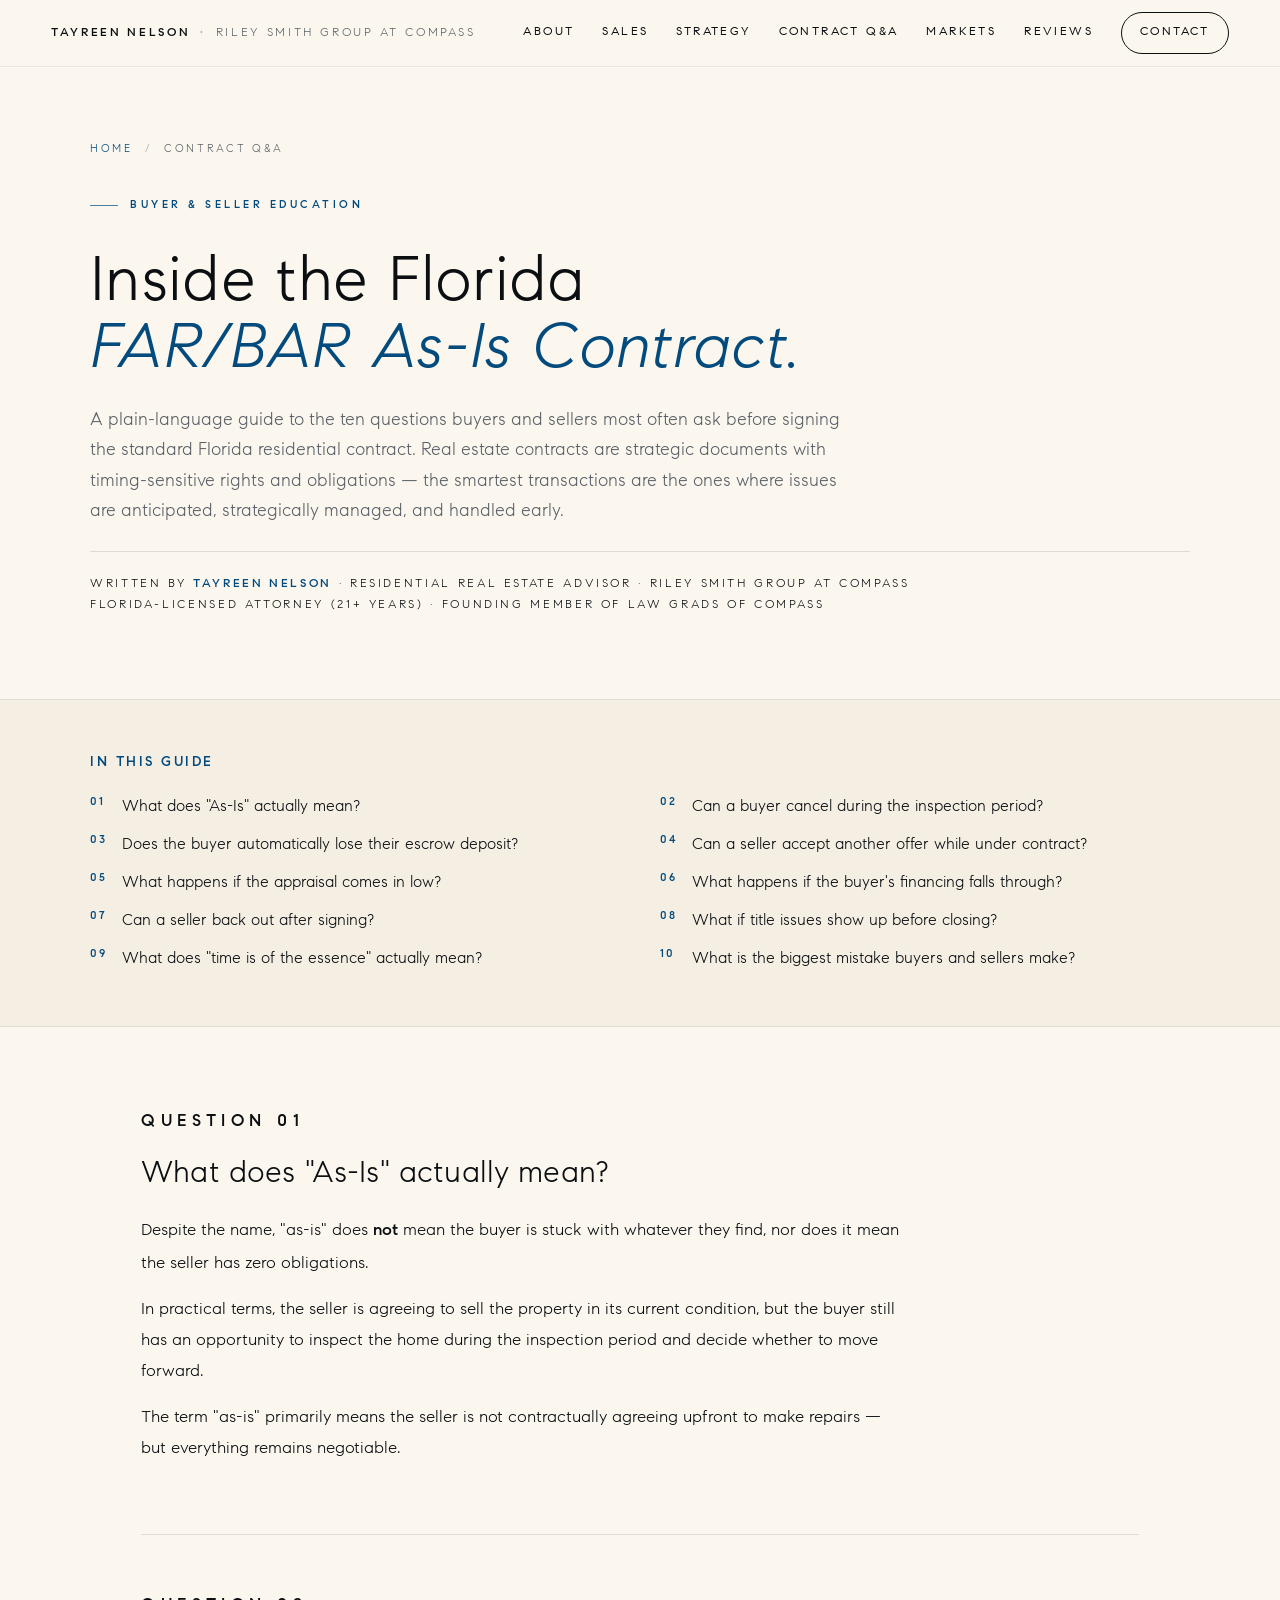
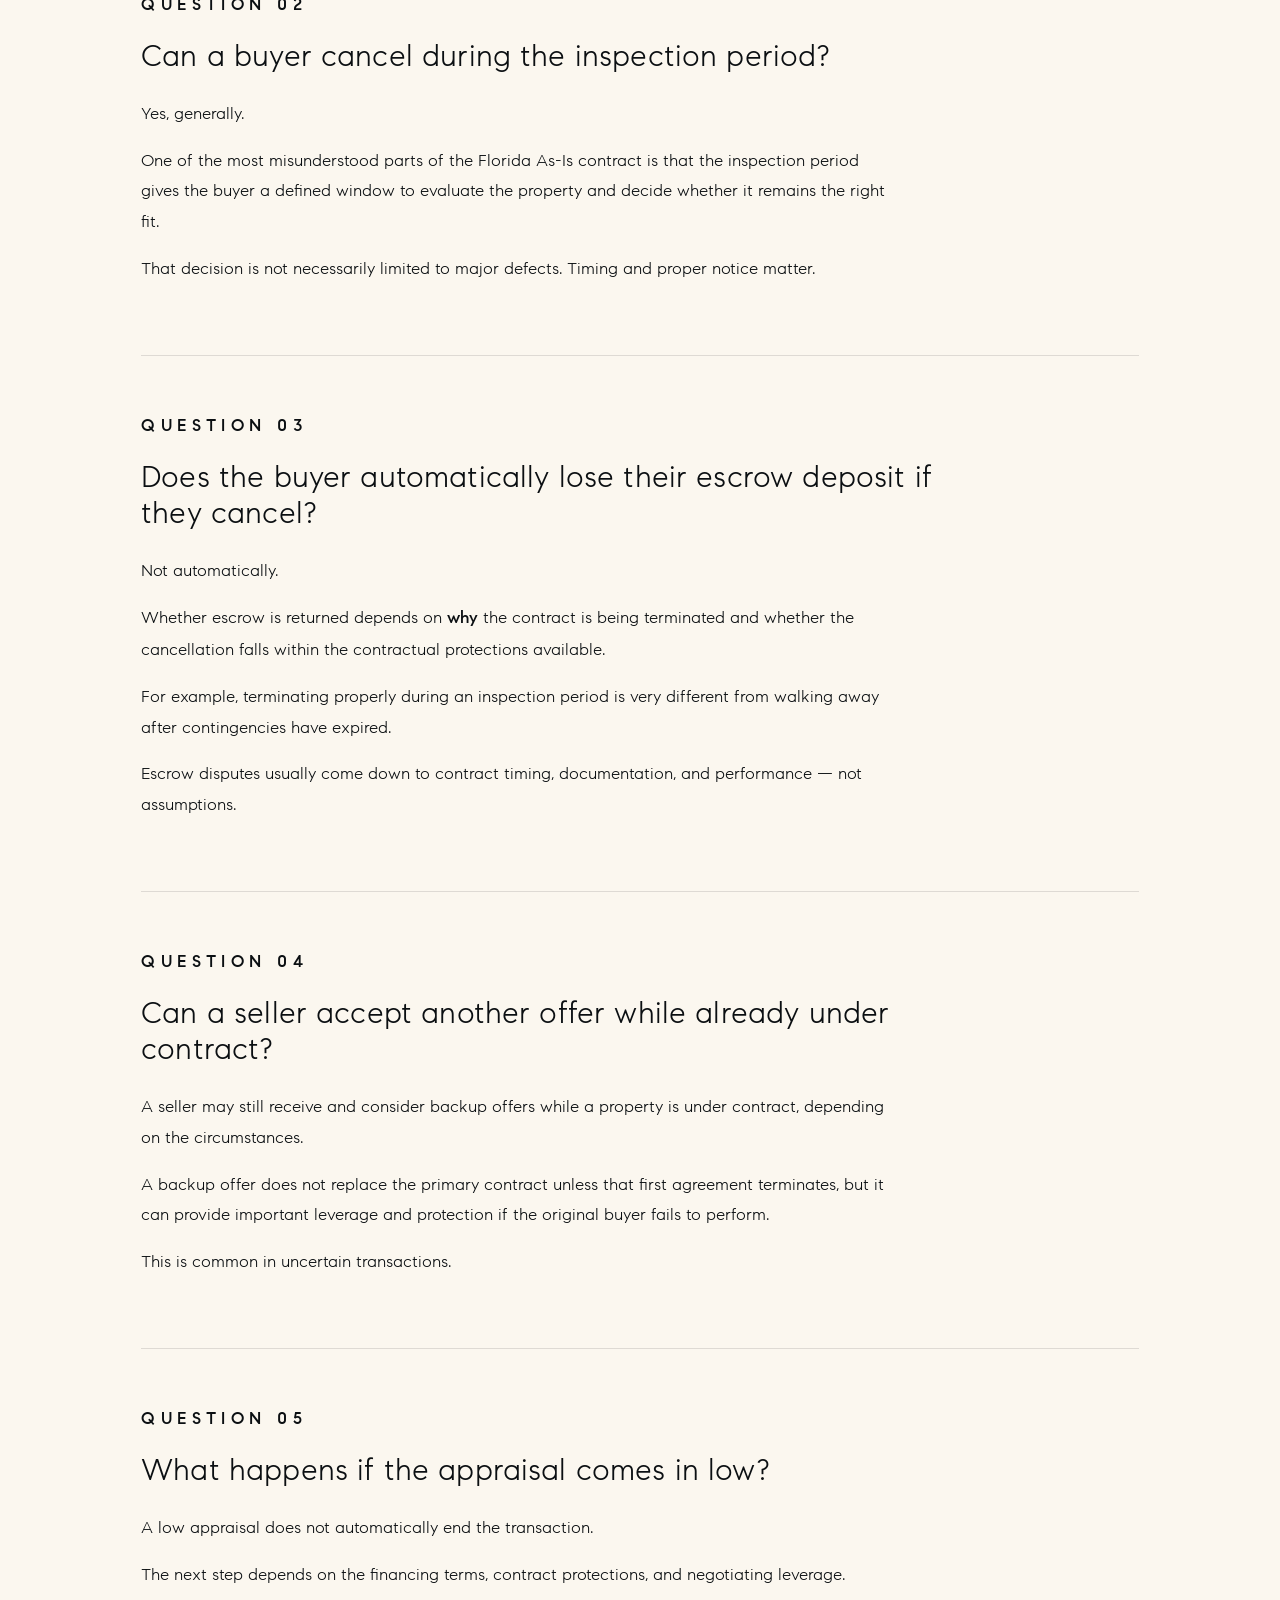
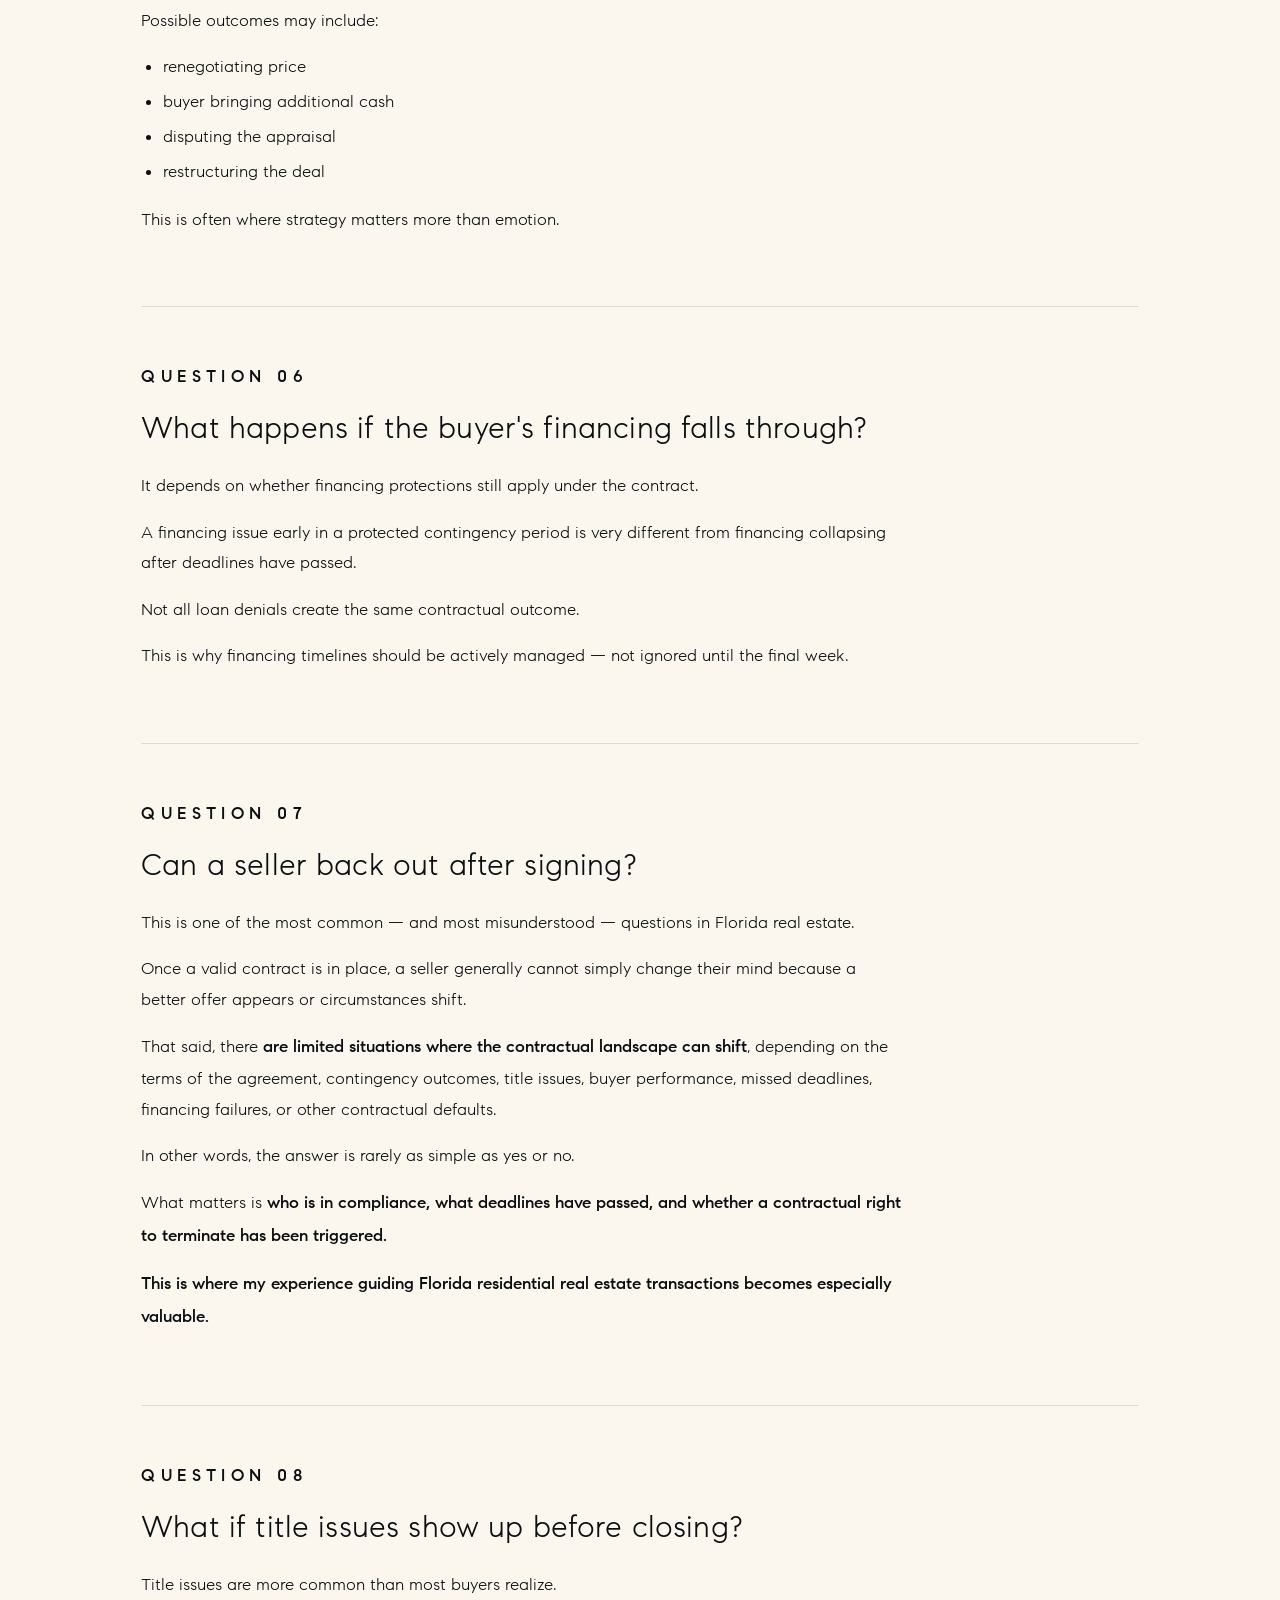
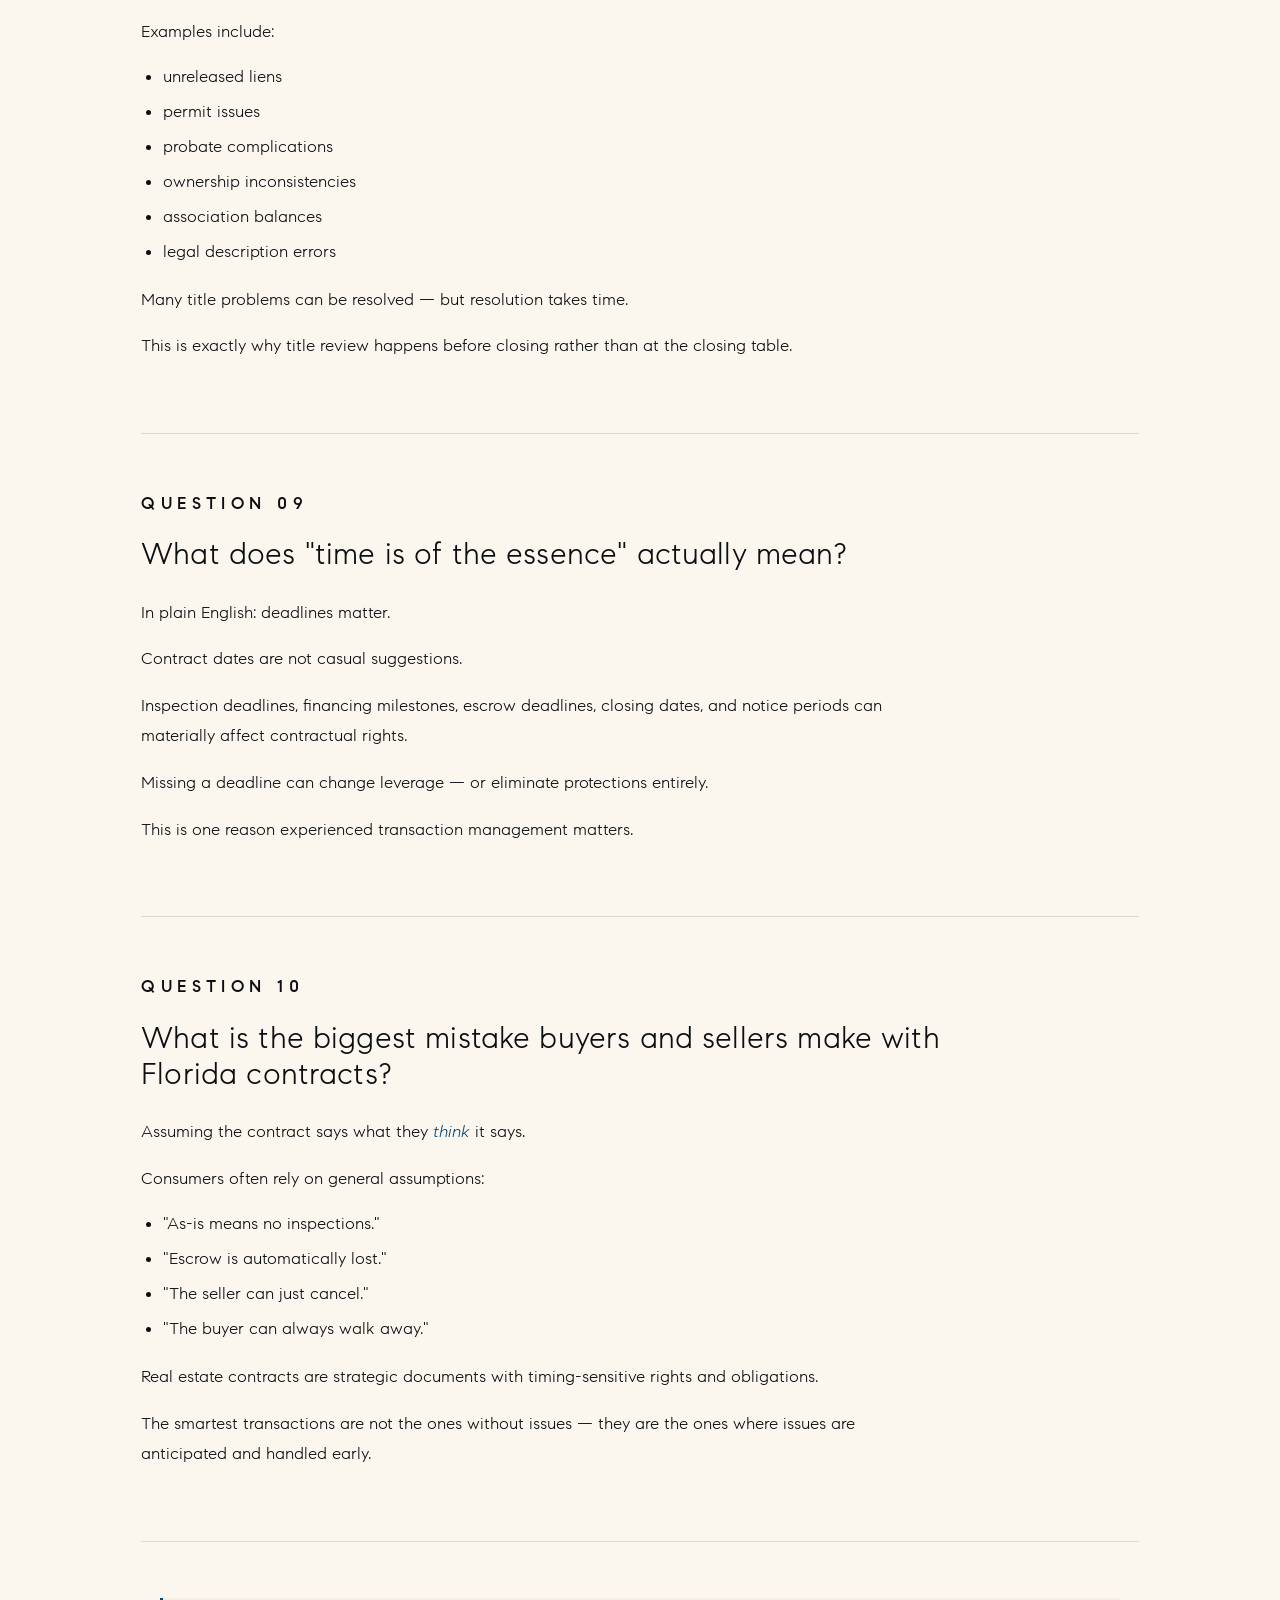
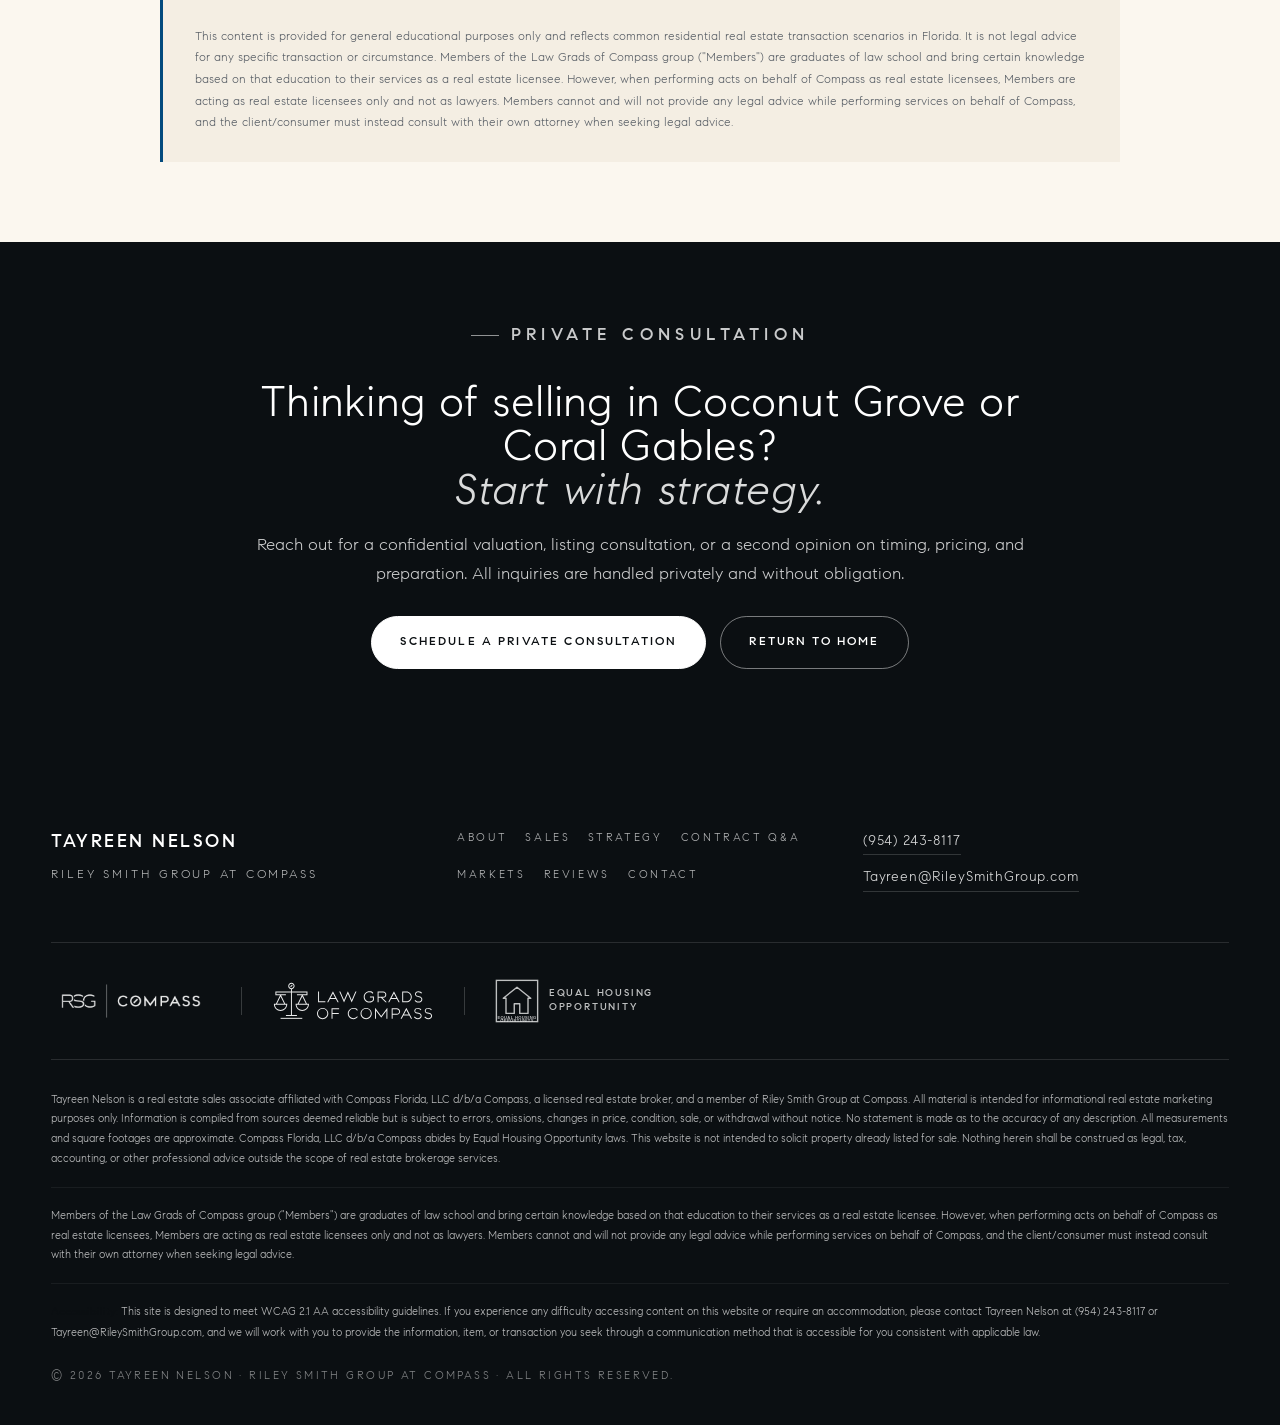
==== contract-qa/index.html @ d98c3dcf "Editorial redesign + GEO + accessibility + contract Q&A subpage" ====
<!DOCTYPE html>
<html lang="en">
<head>
  <meta charset="UTF-8" />
  <meta name="viewport" content="width=device-width, initial-scale=1.0" />
  <meta name="theme-color" content="#034A7D" />

  <title>Inside the Florida FAR/BAR As-Is Contract — Buyer &amp; Seller Q&amp;A | Tayreen Nelson</title>
  <meta name="description" content="Plain-language answers to the ten most important questions about the Florida FAR/BAR As-Is Residential Contract — inspection periods, escrow deposits, appraisal contingencies, seller cancellation, title issues, and more. By Tayreen Nelson, residential real estate advisor and former practicing attorney with the Riley Smith Group at Compass." />
  <meta name="keywords" content="Florida FAR/BAR as-is contract, Florida real estate contract, inspection period Florida, escrow deposit Florida real estate, appraisal contingency Florida, seller cancellation Florida, financing contingency Florida, time is of the essence Florida real estate, Florida title issues, Coconut Grove realtor, Coral Gables realtor" />
  <link rel="canonical" href="https://tayreennelson.com/contract-qa/" />

  <!-- Open Graph -->
  <meta property="og:type" content="article" />
  <meta property="og:site_name" content="Tayreen Nelson · Riley Smith Group at Compass" />
  <meta property="og:title" content="Inside the Florida FAR/BAR As-Is Contract — Buyer & Seller Q&A" />
  <meta property="og:description" content="Ten questions buyers and sellers ask before signing — answered clearly. By Tayreen Nelson, residential real estate advisor and former practicing attorney with the Riley Smith Group at Compass." />
  <meta property="og:url" content="https://tayreennelson.com/contract-qa/" />
  <meta property="og:image" content="https://tayreennelson.com/images/tayreen-portrait.jpg" />
  <meta property="og:locale" content="en_US" />
  <meta property="article:author" content="Tayreen Nelson" />
  <meta property="article:section" content="Real Estate Education" />

  <meta name="twitter:card" content="summary_large_image" />
  <meta name="twitter:title" content="Inside the Florida FAR/BAR As-Is Contract — Buyer & Seller Q&A" />
  <meta name="twitter:description" content="Ten questions buyers and sellers ask before signing — answered clearly. By Tayreen Nelson, Riley Smith Group at Compass." />
  <meta name="twitter:image" content="https://tayreennelson.com/images/tayreen-portrait.jpg" />

  <link rel="preload" as="font" type="font/ttf" href="../assets/fonts/CompassSans-Light.ttf" crossorigin />
  <link rel="preload" as="font" type="font/ttf" href="../assets/fonts/CompassSans-Regular.ttf" crossorigin />

  <link rel="icon" type="image/png" sizes="32x32" href="../images/favicon.png" />
  <link rel="apple-touch-icon" href="../images/apple-touch-icon.png" />

  <link rel="stylesheet" href="../styles.css" />

  <style>
    /* Page-specific styles for the contract Q&A long-form page */
    .qa-hero { padding: 140px clamp(20px, 4vw, 56px) 70px; background: var(--paper); border-bottom: 1px solid var(--line); }
    .qa-hero-inner { max-width: var(--content-narrow); margin: 0 auto; }
    .breadcrumb { font-size: 11px; text-transform: uppercase; letter-spacing: 0.24em; color: var(--muted); margin-bottom: 32px; }
    .breadcrumb a { color: var(--ocean); border-bottom: 1px solid transparent; }
    .breadcrumb a:hover { border-bottom-color: var(--ocean); }
    .breadcrumb-sep { margin: 0 12px; opacity: 0.5; }
    .qa-hero h1 { font-size: clamp(36px, 5vw, 64px); margin: 12px 0 24px; max-width: 900px; line-height: 1.05; }
    .qa-hero h1 em { font-style: italic; }
    .qa-hero-lede { font-size: clamp(17px, 1.4vw, 20px); line-height: 1.7; color: var(--muted); max-width: 760px; margin-bottom: 26px; }
    .qa-byline { font-size: 12px; text-transform: uppercase; letter-spacing: 0.22em; color: var(--ink); padding-top: 22px; border-top: 1px solid var(--line); }
    .qa-byline strong { color: var(--ocean); font-weight: 500; }

    .qa-toc { background: var(--ivory); padding: 56px clamp(20px, 4vw, 56px); border-bottom: 1px solid var(--line-soft); }
    .qa-toc-inner { max-width: var(--content-narrow); margin: 0 auto; }
    .qa-toc h2 { font-size: 14px; text-transform: uppercase; letter-spacing: 0.18em; font-weight: 500; color: var(--ocean); margin-bottom: 24px; }
    .qa-toc ol { list-style: none; padding: 0; margin: 0; display: grid; grid-template-columns: 1fr 1fr; gap: 14px 40px; counter-reset: q; }
    .qa-toc li { counter-increment: q; padding-left: 32px; position: relative; font-size: 16px; line-height: 1.5; }
    .qa-toc li::before { content: counter(q, decimal-leading-zero); position: absolute; left: 0; top: 1px; font-size: 11px; letter-spacing: 0.18em; color: var(--ocean); font-weight: 500; }
    .qa-toc a { color: var(--ink); border-bottom: 1px solid transparent; transition: border-color .2s var(--easing); }
    .qa-toc a:hover { border-bottom-color: var(--ocean); }
    @media (max-width: 760px) { .qa-toc ol { grid-template-columns: 1fr; } }

    .qa-body { max-width: var(--content-narrow); margin: 0 auto; padding: 80px clamp(20px, 4vw, 56px); }
    .qa-item { padding: 56px 0; border-bottom: 1px solid var(--line); scroll-margin-top: 100px; }
    .qa-item:first-child { padding-top: 0; }
    .qa-item:last-child { border-bottom: 0; }
    .qa-num { font-size: 12px; text-transform: uppercase; letter-spacing: 0.32em; color: var(--ocean); font-weight: 500; margin-bottom: 14px; }
    .qa-item h2 { font-size: clamp(24px, 2.4vw, 34px); margin-bottom: 24px; max-width: 800px; line-height: 1.18; }
    .qa-item p { font-size: 17px; line-height: 1.8; color: var(--ink); margin-bottom: 16px; max-width: 760px; }
    .qa-item p strong { color: var(--ink); font-weight: 500; }
    .qa-item p em { color: var(--ocean); font-style: italic; }
    .qa-item ul { padding-left: 22px; margin: 6px 0 18px; max-width: 760px; }
    .qa-item li { font-size: 17px; line-height: 1.7; color: var(--ink); margin-bottom: 6px; }

    .qa-back-cta {
      background: var(--ink); color: white;
      padding: 80px clamp(20px, 4vw, 56px);
      text-align: center;
    }
    .qa-back-cta-inner { max-width: 800px; margin: 0 auto; }
    .qa-back-cta h2 { font-size: clamp(28px, 3.4vw, 44px); color: white; margin-bottom: 18px; }
    .qa-back-cta h2 em { color: rgba(255,255,255,0.85); }
    .qa-back-cta p { font-size: 17px; color: rgba(255,255,255,0.78); line-height: 1.7; margin-bottom: 28px; }
    .qa-back-cta .btn-primary { background: white; color: var(--ink); border-color: white; }
    .qa-back-cta .btn-primary:hover { background: var(--ocean); border-color: var(--ocean); color: white; }
    .qa-back-cta .btn-ghost { color: white; border-color: rgba(255,255,255,0.45); }
    .qa-back-cta .btn-ghost:hover { background: white; color: var(--ink); border-color: white; }
  </style>

  <!-- Article schema -->
  <script type="application/ld+json">
  {
    "@context": "https://schema.org",
    "@type": "Article",
    "headline": "Inside the Florida FAR/BAR As-Is Contract — Buyer & Seller Q&A",
    "description": "Plain-language answers to the ten most important questions about the Florida FAR/BAR As-Is Residential Contract.",
    "author": {
      "@type": "Person",
      "name": "Tayreen Nelson",
      "url": "https://tayreennelson.com/",
      "jobTitle": "Residential Real Estate Advisor, Riley Smith Group at Compass",
      "description": "Florida-licensed attorney (21+ years) and 12+ year residential real estate advisor with the Riley Smith Group at Compass. Founding member of Law Grads of Compass."
    },
    "publisher": {
      "@type": "RealEstateAgent",
      "name": "Tayreen Nelson · Riley Smith Group at Compass",
      "url": "https://tayreennelson.com/"
    },
    "datePublished": "2026-05-13",
    "dateModified": "2026-05-13",
    "mainEntityOfPage": "https://tayreennelson.com/contract-qa/",
    "image": "https://tayreennelson.com/images/tayreen-portrait.jpg",
    "inLanguage": "en-US",
    "about": [
      { "@type": "Thing", "name": "Florida FAR/BAR As-Is Residential Contract" },
      { "@type": "Thing", "name": "Florida real estate inspection period" },
      { "@type": "Thing", "name": "Florida real estate escrow deposit" },
      { "@type": "Thing", "name": "Florida real estate appraisal contingency" },
      { "@type": "Thing", "name": "Florida real estate financing contingency" },
      { "@type": "Thing", "name": "Florida real estate title issues" }
    ]
  }
  </script>

  <!-- BreadcrumbList schema -->
  <script type="application/ld+json">
  {
    "@context": "https://schema.org",
    "@type": "BreadcrumbList",
    "itemListElement": [
      { "@type": "ListItem", "position": 1, "name": "Home", "item": "https://tayreennelson.com/" },
      { "@type": "ListItem", "position": 2, "name": "Contract Q&A", "item": "https://tayreennelson.com/contract-qa/" }
    ]
  }
  </script>

  <!-- FAQ schema — the 10 questions live here as primary -->
  <script type="application/ld+json">
  {
    "@context": "https://schema.org",
    "@type": "FAQPage",
    "mainEntity": [
      { "@type": "Question", "name": "What does \"As-Is\" actually mean in a Florida real estate contract?", "acceptedAnswer": { "@type": "Answer", "text": "Despite the name, \"as-is\" does not mean the buyer is stuck with whatever they find, nor does it mean the seller has zero obligations. In practical terms, the seller is agreeing to sell the property in its current condition, but the buyer still has an opportunity to inspect the home during the inspection period and decide whether to move forward. The term \"as-is\" primarily means the seller is not contractually agreeing upfront to make repairs — but everything remains negotiable. This is educational information, not legal advice." } },
      { "@type": "Question", "name": "Can a buyer cancel during the inspection period in Florida?", "acceptedAnswer": { "@type": "Answer", "text": "Yes, generally. One of the most misunderstood parts of the Florida As-Is contract is that the inspection period gives the buyer a defined window to evaluate the property and decide whether it remains the right fit. That decision is not necessarily limited to major defects. Timing and proper notice matter. This is educational information, not legal advice." } },
      { "@type": "Question", "name": "Does the buyer automatically lose their escrow deposit if they cancel?", "acceptedAnswer": { "@type": "Answer", "text": "Not automatically. Whether escrow is returned depends on why the contract is being terminated and whether the cancellation falls within the contractual protections available. Terminating properly during an inspection period is very different from walking away after contingencies have expired. Escrow disputes usually come down to contract timing, documentation, and performance — not assumptions. This is educational information, not legal advice." } },
      { "@type": "Question", "name": "Can a seller accept another offer while already under contract?", "acceptedAnswer": { "@type": "Answer", "text": "A seller may still receive and consider backup offers while a property is under contract, depending on the circumstances. A backup offer does not replace the primary contract unless that first agreement terminates, but it can provide important leverage and protection if the original buyer fails to perform. This is common in uncertain transactions. This is educational information, not legal advice." } },
      { "@type": "Question", "name": "What happens if the appraisal comes in low?", "acceptedAnswer": { "@type": "Answer", "text": "A low appraisal does not automatically end the transaction. The next step depends on the financing terms, contract protections, and negotiating leverage. Possible outcomes may include renegotiating price, the buyer bringing additional cash, disputing the appraisal, or restructuring the deal. This is often where strategy matters more than emotion. This is educational information, not legal advice." } },
      { "@type": "Question", "name": "What happens if the buyer's financing falls through?", "acceptedAnswer": { "@type": "Answer", "text": "It depends on whether financing protections still apply under the contract. A financing issue early in a protected contingency period is very different from financing collapsing after deadlines have passed. Not all loan denials create the same contractual outcome. This is why financing timelines should be actively managed — not ignored until the final week. This is educational information, not legal advice." } },
      { "@type": "Question", "name": "Can a seller back out of a Florida real estate contract after signing?", "acceptedAnswer": { "@type": "Answer", "text": "Once a valid contract is in place, a seller generally cannot simply change their mind because a better offer appears or circumstances shift. That said, there are limited situations where the contractual landscape can shift, depending on the terms of the agreement, contingency outcomes, title issues, buyer performance, missed deadlines, financing failures, or other contractual defaults. What matters is who is in compliance, what deadlines have passed, and whether a contractual right to terminate has been triggered. This is educational information, not legal advice." } },
      { "@type": "Question", "name": "What if title issues show up before closing?", "acceptedAnswer": { "@type": "Answer", "text": "Title issues are more common than most buyers realize. Examples include unreleased liens, permit issues, probate complications, ownership inconsistencies, association balances, and legal description errors. Many title problems can be resolved — but resolution takes time. This is exactly why title review happens before closing rather than at the closing table. This is educational information, not legal advice." } },
      { "@type": "Question", "name": "What does \"time is of the essence\" actually mean in a Florida real estate contract?", "acceptedAnswer": { "@type": "Answer", "text": "In plain English: deadlines matter. Contract dates are not casual suggestions. Inspection deadlines, financing milestones, escrow deadlines, closing dates, and notice periods can materially affect contractual rights. Missing a deadline can change leverage — or eliminate protections entirely. This is one reason experienced transaction management matters. This is educational information, not legal advice." } },
      { "@type": "Question", "name": "What is the biggest mistake buyers and sellers make with Florida real estate contracts?", "acceptedAnswer": { "@type": "Answer", "text": "Assuming the contract says what they think it says. Consumers often rely on general assumptions like \"as-is means no inspections,\" \"escrow is automatically lost,\" \"the seller can just cancel,\" or \"the buyer can always walk away.\" Real estate contracts are strategic documents with timing-sensitive rights and obligations. The smartest transactions are not the ones without issues — they are the ones where issues are anticipated and handled early. This is educational information, not legal advice." } }
    ]
  }
  </script>
</head>
<body>

  <a class="skip-link" href="#qa-body">Skip to content</a>

  <header class="site-header is-scrolled" id="siteHeader">
    <a class="brand" href="../" aria-label="Tayreen Nelson — Riley Smith Group at Compass — back to home">
      <span class="brand-name">Tayreen Nelson</span>
      <span class="brand-divider" aria-hidden="true">·</span>
      <span class="brand-sub">Riley Smith Group at Compass</span>
    </a>
    <nav class="primary-nav" aria-label="Primary">
      <a href="../#about">About</a>
      <a href="../#sales">Sales</a>
      <a href="../#strategy">Strategy</a>
      <a href="./" aria-current="page">Contract Q&amp;A</a>
      <a href="../#markets">Markets</a>
      <a href="../#reviews">Reviews</a>
      <a href="../#contact" class="nav-cta">Contact</a>
    </nav>
    <button class="nav-toggle" aria-label="Toggle navigation" aria-expanded="false" aria-controls="mobileNav">
      <span></span><span></span><span></span>
    </button>
  </header>
  <div class="mobile-nav" id="mobileNav" hidden>
    <a href="../#about">About</a>
    <a href="../#sales">Sales</a>
    <a href="../#strategy">Strategy</a>
    <a href="./" aria-current="page">Contract Q&amp;A</a>
    <a href="../#markets">Markets</a>
    <a href="../#reviews">Reviews</a>
    <a href="../#contact">Contact</a>
  </div>

  <main>

    <section class="qa-hero">
      <div class="qa-hero-inner">
        <p class="breadcrumb"><a href="../">Home</a><span class="breadcrumb-sep">/</span><span>Contract Q&amp;A</span></p>
        <p class="eyebrow blue">Buyer &amp; Seller Education</p>
        <h1>Inside the Florida<br/><em>FAR/BAR As-Is Contract.</em></h1>
        <p class="qa-hero-lede">
          A plain-language guide to the ten questions buyers and sellers most often ask before signing the
          standard Florida residential contract. Real estate contracts are strategic documents with timing-sensitive
          rights and obligations — the smartest transactions are the ones where issues are anticipated, strategically
          managed, and handled early.
        </p>
        <p class="qa-byline">
          Written by <strong>Tayreen Nelson</strong> · Residential Real Estate Advisor · Riley Smith Group at Compass<br/>
          Florida-licensed attorney (21+ years) · Founding member of Law Grads of Compass
        </p>
      </div>
    </section>

    <section class="qa-toc" aria-label="Table of contents">
      <div class="qa-toc-inner">
        <h2>In This Guide</h2>
        <ol>
          <li><a href="#q-as-is">What does "As-Is" actually mean?</a></li>
          <li><a href="#q-inspection">Can a buyer cancel during the inspection period?</a></li>
          <li><a href="#q-escrow">Does the buyer automatically lose their escrow deposit?</a></li>
          <li><a href="#q-backup-offers">Can a seller accept another offer while under contract?</a></li>
          <li><a href="#q-appraisal">What happens if the appraisal comes in low?</a></li>
          <li><a href="#q-financing">What happens if the buyer's financing falls through?</a></li>
          <li><a href="#q-seller-cancel">Can a seller back out after signing?</a></li>
          <li><a href="#q-title">What if title issues show up before closing?</a></li>
          <li><a href="#q-time-essence">What does "time is of the essence" actually mean?</a></li>
          <li><a href="#q-biggest-mistake">What is the biggest mistake buyers and sellers make?</a></li>
        </ol>
      </div>
    </section>

    <section class="qa-body" id="qa-body">

      <article class="qa-item" id="q-as-is">
        <p class="qa-num">Question 01</p>
        <h2>What does "As-Is" actually mean?</h2>
        <p>Despite the name, "as-is" does <strong>not</strong> mean the buyer is stuck with whatever they find, nor does it mean the seller has zero obligations.</p>
        <p>In practical terms, the seller is agreeing to sell the property in its current condition, but the buyer still has an opportunity to inspect the home during the inspection period and decide whether to move forward.</p>
        <p>The term "as-is" primarily means the seller is not contractually agreeing upfront to make repairs — but everything remains negotiable.</p>
      </article>

      <article class="qa-item" id="q-inspection">
        <p class="qa-num">Question 02</p>
        <h2>Can a buyer cancel during the inspection period?</h2>
        <p>Yes, generally.</p>
        <p>One of the most misunderstood parts of the Florida As-Is contract is that the inspection period gives the buyer a defined window to evaluate the property and decide whether it remains the right fit.</p>
        <p>That decision is not necessarily limited to major defects. Timing and proper notice matter.</p>
      </article>

      <article class="qa-item" id="q-escrow">
        <p class="qa-num">Question 03</p>
        <h2>Does the buyer automatically lose their escrow deposit if they cancel?</h2>
        <p>Not automatically.</p>
        <p>Whether escrow is returned depends on <strong>why</strong> the contract is being terminated and whether the cancellation falls within the contractual protections available.</p>
        <p>For example, terminating properly during an inspection period is very different from walking away after contingencies have expired.</p>
        <p>Escrow disputes usually come down to contract timing, documentation, and performance — not assumptions.</p>
      </article>

      <article class="qa-item" id="q-backup-offers">
        <p class="qa-num">Question 04</p>
        <h2>Can a seller accept another offer while already under contract?</h2>
        <p>A seller may still receive and consider backup offers while a property is under contract, depending on the circumstances.</p>
        <p>A backup offer does not replace the primary contract unless that first agreement terminates, but it can provide important leverage and protection if the original buyer fails to perform.</p>
        <p>This is common in uncertain transactions.</p>
      </article>

      <article class="qa-item" id="q-appraisal">
        <p class="qa-num">Question 05</p>
        <h2>What happens if the appraisal comes in low?</h2>
        <p>A low appraisal does not automatically end the transaction.</p>
        <p>The next step depends on the financing terms, contract protections, and negotiating leverage.</p>
        <p>Possible outcomes may include:</p>
        <ul>
          <li>renegotiating price</li>
          <li>buyer bringing additional cash</li>
          <li>disputing the appraisal</li>
          <li>restructuring the deal</li>
        </ul>
        <p>This is often where strategy matters more than emotion.</p>
      </article>

      <article class="qa-item" id="q-financing">
        <p class="qa-num">Question 06</p>
        <h2>What happens if the buyer's financing falls through?</h2>
        <p>It depends on whether financing protections still apply under the contract.</p>
        <p>A financing issue early in a protected contingency period is very different from financing collapsing after deadlines have passed.</p>
        <p>Not all loan denials create the same contractual outcome.</p>
        <p>This is why financing timelines should be actively managed — not ignored until the final week.</p>
      </article>

      <article class="qa-item" id="q-seller-cancel">
        <p class="qa-num">Question 07</p>
        <h2>Can a seller back out after signing?</h2>
        <p>This is one of the most common — and most misunderstood — questions in Florida real estate.</p>
        <p>Once a valid contract is in place, a seller generally cannot simply change their mind because a better offer appears or circumstances shift.</p>
        <p>That said, there <strong>are limited situations where the contractual landscape can shift</strong>, depending on the terms of the agreement, contingency outcomes, title issues, buyer performance, missed deadlines, financing failures, or other contractual defaults.</p>
        <p>In other words, the answer is rarely as simple as yes or no.</p>
        <p>What matters is <strong>who is in compliance, what deadlines have passed, and whether a contractual right to terminate has been triggered.</strong></p>
        <p><strong>This is where my experience guiding Florida residential real estate transactions becomes especially valuable.</strong></p>
      </article>

      <article class="qa-item" id="q-title">
        <p class="qa-num">Question 08</p>
        <h2>What if title issues show up before closing?</h2>
        <p>Title issues are more common than most buyers realize.</p>
        <p>Examples include:</p>
        <ul>
          <li>unreleased liens</li>
          <li>permit issues</li>
          <li>probate complications</li>
          <li>ownership inconsistencies</li>
          <li>association balances</li>
          <li>legal description errors</li>
        </ul>
        <p>Many title problems can be resolved — but resolution takes time.</p>
        <p>This is exactly why title review happens before closing rather than at the closing table.</p>
      </article>

      <article class="qa-item" id="q-time-essence">
        <p class="qa-num">Question 09</p>
        <h2>What does "time is of the essence" actually mean?</h2>
        <p>In plain English: deadlines matter.</p>
        <p>Contract dates are not casual suggestions.</p>
        <p>Inspection deadlines, financing milestones, escrow deadlines, closing dates, and notice periods can materially affect contractual rights.</p>
        <p>Missing a deadline can change leverage — or eliminate protections entirely.</p>
        <p>This is one reason experienced transaction management matters.</p>
      </article>

      <article class="qa-item" id="q-biggest-mistake">
        <p class="qa-num">Question 10</p>
        <h2>What is the biggest mistake buyers and sellers make with Florida contracts?</h2>
        <p>Assuming the contract says what they <em>think</em> it says.</p>
        <p>Consumers often rely on general assumptions:</p>
        <ul>
          <li>"As-is means no inspections."</li>
          <li>"Escrow is automatically lost."</li>
          <li>"The seller can just cancel."</li>
          <li>"The buyer can always walk away."</li>
        </ul>
        <p>Real estate contracts are strategic documents with timing-sensitive rights and obligations.</p>
        <p>The smartest transactions are not the ones without issues — they are the ones where issues are anticipated and handled early.</p>
      </article>

      <p class="education-disclaimer">
        This content is provided for general educational purposes only and reflects common residential real estate transaction scenarios in Florida. It is not legal advice for any specific transaction or circumstance. Members of the Law Grads of Compass group ("Members") are graduates of law school and bring certain knowledge based on that education to their services as a real estate licensee. However, when performing acts on behalf of Compass as real estate licensees, Members are acting as real estate licensees only and not as lawyers. Members cannot and will not provide any legal advice while performing services on behalf of Compass, and the client/consumer must instead consult with their own attorney when seeking legal advice.
      </p>
    </section>

    <section class="qa-back-cta">
      <div class="qa-back-cta-inner">
        <p class="eyebrow" style="color: rgba(255,255,255,0.78);">Private Consultation</p>
        <h2>Thinking of selling in Coconut Grove or Coral Gables?<br/><em>Start with strategy.</em></h2>
        <p>Reach out for a confidential valuation, listing consultation, or a second opinion on timing, pricing, and preparation. All inquiries are handled privately and without obligation.</p>
        <div style="display:flex; gap: 14px; justify-content:center; flex-wrap: wrap; margin-top: 28px;">
          <a href="../#contact" class="btn btn-primary">Schedule a Private Consultation</a>
          <a href="../" class="btn btn-ghost">Return to Home</a>
        </div>
      </div>
    </section>
  </main>

  <footer class="site-footer">
    <div class="footer-top">
      <div class="footer-brand">
        <p class="footer-name">Tayreen Nelson</p>
        <p class="footer-team">Riley Smith Group at Compass</p>
      </div>
      <nav class="footer-nav" aria-label="Footer">
        <a href="../#about">About</a>
        <a href="../#sales">Sales</a>
        <a href="../#strategy">Strategy</a>
        <a href="./">Contract Q&amp;A</a>
        <a href="../#markets">Markets</a>
        <a href="../#reviews">Reviews</a>
        <a href="../#contact">Contact</a>
      </nav>
      <div class="footer-contact">
        <a href="tel:+19542438117">(954) 243-8117</a>
        <a href="mailto:Tayreen@RileySmithGroup.com">Tayreen@RileySmithGroup.com</a>
      </div>
    </div>
    <div class="footer-logos">
      <img src="../images/rsg-compass-white.png" alt="Riley Smith Group at Compass" />
      <span class="footer-logo-divider" aria-hidden="true"></span>
      <img src="../images/law-grads-white.svg" alt="Law Grads of Compass" />
      <span class="footer-logo-divider" aria-hidden="true"></span>
      <div class="eho-badge" aria-label="Equal Housing Opportunity">
        <svg xmlns="http://www.w3.org/2000/svg" viewBox="0 0 64 64" width="44" height="44" aria-hidden="true" role="img" focusable="false">
          <rect x="2" y="2" width="60" height="60" fill="none" stroke="currentColor" stroke-width="2"/>
          <path d="M32 12 L52 28 L48 28 L48 50 L36 50 L36 36 L28 36 L28 50 L16 50 L16 28 L12 28 Z" fill="none" stroke="currentColor" stroke-width="2" stroke-linejoin="round"/>
          <text x="32" y="58" font-family="Arial, sans-serif" font-size="6" font-weight="700" text-anchor="middle" fill="currentColor" letter-spacing="0.5">EQUAL HOUSING</text>
          <text x="32" y="63" font-family="Arial, sans-serif" font-size="6" font-weight="700" text-anchor="middle" fill="currentColor" letter-spacing="0.5">OPPORTUNITY</text>
        </svg>
        <span class="eho-label">Equal Housing<br/>Opportunity</span>
      </div>
    </div>
    <p class="footer-disclaimer">
      Tayreen Nelson is a real estate sales associate affiliated with Compass Florida, LLC d/b/a Compass,
      a licensed real estate broker, and a member of Riley Smith Group at Compass. All material is intended
      for informational real estate marketing purposes only. Information is compiled from sources deemed
      reliable but is subject to errors, omissions, changes in price, condition, sale, or withdrawal without
      notice. No statement is made as to the accuracy of any description. All measurements and square footages
      are approximate. Compass Florida, LLC d/b/a Compass abides by Equal Housing Opportunity laws. This website
      is not intended to solicit property already listed for sale. Nothing herein shall be construed as legal,
      tax, accounting, or other professional advice outside the scope of real estate brokerage services.
    </p>
    <p class="footer-disclaimer footer-disclaimer-secondary">
      Members of the Law Grads of Compass group ("Members") are graduates of law school and bring certain
      knowledge based on that education to their services as a real estate licensee. However, when performing
      acts on behalf of Compass as real estate licensees, Members are acting as real estate licensees only
      and not as lawyers. Members cannot and will not provide any legal advice while performing services on
      behalf of Compass, and the client/consumer must instead consult with their own attorney when seeking
      legal advice.
    </p>
    <p class="footer-disclaimer footer-disclaimer-secondary">
      <strong>Accessibility:</strong> This site is designed to meet WCAG 2.1 AA accessibility guidelines.
      If you experience any difficulty accessing content on this website or require an accommodation,
      please contact Tayreen Nelson at <a href="tel:+19542438117">(954) 243-8117</a> or
      <a href="mailto:Tayreen@RileySmithGroup.com">Tayreen@RileySmithGroup.com</a>, and we will work
      with you to provide the information, item, or transaction you seek through a communication method
      that is accessible for you consistent with applicable law.
    </p>
    <p class="footer-copy">© <span id="year">2026</span> Tayreen Nelson · Riley Smith Group at Compass · All rights reserved.</p>
  </footer>

  <script>
    document.getElementById('year').textContent = new Date().getFullYear();
    (function(){
      var btn = document.querySelector('.nav-toggle');
      var nav = document.getElementById('mobileNav');
      if(!btn || !nav) return;
      btn.addEventListener('click', function(){
        var open = nav.hasAttribute('hidden') === false;
        if(open){ nav.setAttribute('hidden',''); btn.setAttribute('aria-expanded','false'); btn.classList.remove('is-open'); }
        else { nav.removeAttribute('hidden'); btn.setAttribute('aria-expanded','true'); btn.classList.add('is-open'); }
      });
      nav.querySelectorAll('a').forEach(function(a){
        a.addEventListener('click', function(){ nav.setAttribute('hidden',''); btn.setAttribute('aria-expanded','false'); btn.classList.remove('is-open'); });
      });
    })();
  </script>
</body>
</html>
---- styles.css ----
/* ==========================================================================
   Tayreen Nelson · Riley Smith Group at Compass
   Editorial luxury × Authority voice
   Brand palette: Ocean #034A7D · Yacht White #FFFFFF · Shade #000
   ========================================================================== */

/* ---------- Fonts ---------- */
@font-face { font-family: 'Compass Sans'; src: url('assets/fonts/CompassSans-Light.ttf') format('truetype'); font-weight: 300; font-style: normal; font-display: swap; }
@font-face { font-family: 'Compass Sans'; src: url('assets/fonts/CompassSans-LightItalic.ttf') format('truetype'); font-weight: 300; font-style: italic; font-display: swap; }
@font-face { font-family: 'Compass Sans'; src: url('assets/fonts/CompassSans-Regular.ttf') format('truetype'); font-weight: 400; font-style: normal; font-display: swap; }
@font-face { font-family: 'Compass Sans'; src: url('assets/fonts/CompassSans-Italic.ttf') format('truetype'); font-weight: 400; font-style: italic; font-display: swap; }
@font-face { font-family: 'Compass Sans'; src: url('assets/fonts/CompassSans-Medium.ttf') format('truetype'); font-weight: 500; font-style: normal; font-display: swap; }
@font-face { font-family: 'Compass Sans'; src: url('assets/fonts/CompassSans-MediumItalic.ttf') format('truetype'); font-weight: 500; font-style: italic; font-display: swap; }
@font-face { font-family: 'Compass Sans'; src: url('assets/fonts/CompassSans-Bold.ttf') format('truetype'); font-weight: 700; font-style: normal; font-display: swap; }
@font-face { font-family: 'Compass Sans'; src: url('assets/fonts/CompassSans-BoldItalic.ttf') format('truetype'); font-weight: 700; font-style: italic; font-display: swap; }

/* ---------- Tokens ---------- */
:root {
  --ocean: #034A7D;
  --ocean-deep: #023559;
  --ocean-ink: #021F38;
  --ink: #0B0F12;
  --muted: #5B6168;
  --line: rgba(11, 15, 18, 0.12);
  --line-soft: rgba(11, 15, 18, 0.07);
  --white: #ffffff;
  --ivory: #F4EEE3;
  --paper: #FBF7EF;
  --shade: #000000;

  --serif-tracked: 0.075em;
  --eyebrow-tracked: 0.32em;
  --button-tracked: 0.18em;

  --content-max: 1320px;
  --content-narrow: 1100px;

  --easing: cubic-bezier(.2,.6,.2,1);
}

/* ---------- Reset & base ---------- */
*, *::before, *::after { box-sizing: border-box; }
[hidden] { display: none !important; }

/* WCAG 2.1 AA — visible focus indicator on keyboard-focused elements */
:focus { outline: none; }
:focus-visible {
  outline: 2px solid var(--ocean);
  outline-offset: 3px;
  border-radius: 2px;
}
button:focus-visible, .btn:focus-visible, a:focus-visible {
  outline: 2px solid var(--ocean);
  outline-offset: 3px;
}
input:focus-visible, select:focus-visible, textarea:focus-visible {
  outline: 2px solid var(--ocean);
  outline-offset: 1px;
}
html { scroll-behavior: smooth; -webkit-text-size-adjust: 100%; }
body {
  margin: 0;
  font-family: 'Compass Sans', 'Helvetica Neue', Arial, sans-serif;
  font-weight: 300;
  color: var(--ink);
  background: var(--paper);
  line-height: 1.65;
  -webkit-font-smoothing: antialiased;
  -moz-osx-font-smoothing: grayscale;
}
img, svg { max-width: 100%; display: block; }
a { color: inherit; text-decoration: none; }
button { font: inherit; cursor: pointer; }

.skip-link {
  position: absolute; left: -9999px; top: 0;
  background: var(--ink); color: white; padding: 12px 16px;
  text-transform: uppercase; letter-spacing: var(--eyebrow-tracked); font-size: 11px;
  z-index: 200;
}
.skip-link:focus { left: 12px; top: 12px; }

/* ---------- Typography primitives ---------- */
.eyebrow {
  display: inline-block;
  text-transform: uppercase;
  letter-spacing: var(--eyebrow-tracked);
  font-size: 11px;
  font-weight: 500;
  color: rgba(255,255,255,0.78);
  margin: 0 0 18px;
}
.eyebrow.blue { color: var(--ocean); }
.eyebrow::before {
  content: "";
  display: inline-block;
  width: 28px; height: 1px;
  background: currentColor;
  vertical-align: middle;
  margin-right: 12px;
  opacity: 0.7;
}

h1, h2, h3, h4 { font-weight: 300; letter-spacing: var(--serif-tracked); line-height: 1; margin: 0; color: var(--ink); }
h1 { font-size: clamp(46px, 7vw, 104px); line-height: 0.94; letter-spacing: 0.005em; text-transform: none; }
h2 { font-size: clamp(34px, 4.8vw, 64px); line-height: 1.02; text-transform: none; letter-spacing: 0.005em; }
h3 { font-size: 19px; font-weight: 500; text-transform: uppercase; letter-spacing: 0.14em; }
em { font-style: italic; font-weight: 300; color: var(--ocean); }
h1 .italic, h2 em { font-style: italic; font-weight: 300; }

p { margin: 0 0 14px; }
strong { font-weight: 500; color: var(--ink); }

.lede { font-size: clamp(17px, 1.3vw, 19px); line-height: 1.7; color: var(--muted); max-width: 720px; margin-top: 22px; font-weight: 300; }

.text-link {
  display: inline-block;
  margin-top: 24px;
  text-transform: uppercase;
  letter-spacing: var(--button-tracked);
  font-size: 12px;
  font-weight: 500;
  color: var(--ocean);
  border-bottom: 1px solid var(--ocean);
  padding-bottom: 4px;
  transition: opacity .25s var(--easing);
}
.text-link:hover { opacity: 0.7; }

/* ---------- Buttons ---------- */
.btn {
  display: inline-block;
  padding: 16px 28px;
  font-size: 12px;
  text-transform: uppercase;
  letter-spacing: var(--button-tracked);
  font-weight: 500;
  border-radius: 999px;
  transition: transform .25s var(--easing), background .25s var(--easing), color .25s var(--easing), border-color .25s var(--easing);
  white-space: nowrap;
}
.btn-primary { background: var(--ink); color: white; border: 1px solid var(--ink); }
.btn-primary:hover { background: var(--ocean); border-color: var(--ocean); transform: translateY(-1px); }
.btn-ghost { background: transparent; color: var(--ink); border: 1px solid var(--ink); }
.btn-ghost:hover { background: var(--ink); color: white; }
.btn-block { width: 100%; padding: 18px; text-align: center; margin-top: 18px; }

/* ==========================================================================
   HEADER & NAV
   ========================================================================== */
.site-header {
  position: fixed; top: 0; left: 0; right: 0; z-index: 100;
  display: flex; align-items: center; justify-content: space-between;
  padding: 18px clamp(20px, 4vw, 56px);
  background: rgba(251, 247, 239, 0.0);
  border-bottom: 1px solid transparent;
  transition: background .35s var(--easing), border-color .35s var(--easing), padding .25s var(--easing), backdrop-filter .25s var(--easing);
}
.site-header.is-scrolled {
  background: rgba(251, 247, 239, 0.94);
  backdrop-filter: saturate(160%) blur(14px);
  -webkit-backdrop-filter: saturate(160%) blur(14px);
  border-bottom-color: var(--line-soft);
  padding: 12px clamp(20px, 4vw, 56px);
}
.brand {
  display: inline-flex; align-items: baseline; gap: 10px;
  color: var(--ink);
  font-size: 12px;
  letter-spacing: 0.22em;
  text-transform: uppercase;
  font-weight: 500;
}
.brand-name { font-weight: 500; }
.brand-divider { opacity: 0.35; }
.brand-sub { font-weight: 300; color: var(--muted); }
.primary-nav { display: flex; gap: 28px; align-items: center; }
.primary-nav a {
  font-size: 12px;
  text-transform: uppercase;
  letter-spacing: 0.2em;
  font-weight: 400;
  color: var(--ink);
  position: relative;
  padding: 6px 0;
  transition: color .2s var(--easing);
}
.primary-nav a::after {
  content: ""; position: absolute; left: 0; right: 0; bottom: 0;
  height: 1px; background: var(--ink);
  transform: scaleX(0); transform-origin: left center;
  transition: transform .3s var(--easing);
}
.primary-nav a:hover::after { transform: scaleX(1); }
.primary-nav .nav-cta {
  border: 1px solid var(--ink);
  border-radius: 999px;
  padding: 10px 18px;
}
.primary-nav .nav-cta::after { display: none; }
.primary-nav .nav-cta:hover { background: var(--ink); color: white; }

.nav-toggle {
  display: none;
  background: transparent; border: 0; padding: 12px;
  flex-direction: column; gap: 4px;
  min-width: 44px;
  min-height: 44px;
  align-items: center;
  justify-content: center;
}
.nav-toggle span { width: 22px; height: 1.5px; background: var(--ink); display: block; transition: transform .25s var(--easing), opacity .2s var(--easing); }
.nav-toggle.is-open span:nth-child(1) { transform: translateY(5.5px) rotate(45deg); }
.nav-toggle.is-open span:nth-child(2) { opacity: 0; }
.nav-toggle.is-open span:nth-child(3) { transform: translateY(-5.5px) rotate(-45deg); }

.mobile-nav {
  position: fixed; top: 64px; left: 0; right: 0; z-index: 95;
  background: var(--paper); border-bottom: 1px solid var(--line);
  display: flex; flex-direction: column;
  padding: 16px 20px 24px;
  gap: 6px;
}
.mobile-nav a {
  padding: 14px 6px;
  text-transform: uppercase;
  letter-spacing: 0.2em;
  font-size: 12px;
  border-bottom: 1px solid var(--line-soft);
}

/* ==========================================================================
   HERO  — Editorial split (text / portrait) with masthead footer
   ========================================================================== */
.hero {
  position: relative;
  display: grid;
  grid-template-columns: 1.05fr 0.95fr;
  align-items: stretch;
  min-height: 100vh;
  background: var(--paper);
  border-bottom: 1px solid var(--line);
  overflow: hidden;
}
.hero-text {
  padding: clamp(110px, 14vh, 170px) clamp(28px, 5vw, 80px) 110px;
  display: flex; flex-direction: column; justify-content: center;
}
.hero-text .eyebrow { color: var(--ocean); }
.hero h1 {
  margin: 6px 0 30px;
  font-size: clamp(46px, 6.8vw, 102px);
  letter-spacing: 0.005em;
  text-transform: none;
}
.hero h1 .word { display: inline-block; }
.hero h1 .word.italic { font-style: italic; color: var(--ocean-ink); }
.hero-lede {
  max-width: 520px;
  font-size: clamp(16px, 1.25vw, 19px);
  color: var(--muted);
  line-height: 1.7;
  margin: 0 0 36px;
  font-weight: 300;
}
.hero-buttons { display: flex; flex-wrap: wrap; gap: 14px; }
.hero-chips {
  list-style: none; padding: 0;
  display: flex; flex-wrap: wrap; gap: 8px;
  margin: 44px 0 0;
}
.hero-chips li {
  font-size: 11px;
  text-transform: uppercase;
  letter-spacing: 0.18em;
  font-weight: 500;
  color: var(--ink);
  padding: 10px 14px;
  border: 1px solid var(--line);
  border-radius: 999px;
  background: rgba(255,255,255,0.6);
}

.hero-image { position: relative; overflow: hidden; background: var(--ink); }
.hero-image img {
  width: 100%; height: 100%;
  object-fit: cover; object-position: 50% 30%;
  filter: saturate(1.02) contrast(1.02);
}
.hero-image::after {
  content: ""; position: absolute; inset: 0;
  background: linear-gradient(180deg, rgba(0,0,0,0) 60%, rgba(2,31,56,0.16) 100%);
  pointer-events: none;
}
.hero-image-rule {
  position: absolute; left: 0; right: 0; bottom: 0;
  height: 60px;
  background: linear-gradient(0deg, rgba(2,31,56,0.7), transparent);
  pointer-events: none;
}

.hero-foot {
  position: absolute; left: 0; right: 0; bottom: 0;
  display: flex; align-items: center; justify-content: space-between;
  padding: 16px clamp(28px, 4vw, 56px);
  background: var(--ink); color: rgba(255,255,255,0.78);
  font-size: 11px; text-transform: uppercase; letter-spacing: 0.24em; font-weight: 400;
  border-top: 1px solid rgba(255,255,255,0.08);
}
.hero-foot-divider { flex: 1; height: 1px; background: rgba(255,255,255,0.16); margin: 0 22px; }

/* ==========================================================================
   BADGE STRIP
   ========================================================================== */
.badge-strip { background: var(--ink); color: white; padding: 56px clamp(20px, 4vw, 56px); }
.badge-strip-inner {
  max-width: var(--content-max); margin: 0 auto;
  display: grid; grid-template-columns: repeat(5, 1fr);
  gap: 24px;
}
.badge { text-align: center; padding: 6px 8px; border-left: 1px solid rgba(255,255,255,0.12); }
.badge:first-child { border-left: 0; }
.badge-num {
  display: block;
  font-size: clamp(34px, 3.4vw, 52px);
  font-weight: 300;
  letter-spacing: 0.01em;
  color: white;
  line-height: 1;
  margin-bottom: 10px;
}
.badge-label {
  display: block;
  font-size: 11px;
  text-transform: uppercase;
  letter-spacing: 0.22em;
  color: rgba(255,255,255,0.7);
  font-weight: 400;
  line-height: 1.5;
}

/* ==========================================================================
   LOGO BAR
   ========================================================================== */
.logo-bar {
  background: var(--paper);
  display: flex; align-items: center; justify-content: center; gap: 36px;
  padding: 42px 24px;
  border-bottom: 1px solid var(--line-soft);
}
.logo-bar img { max-height: 44px; width: auto; }
.logo-bar img[src*="law-grads"] { max-height: 56px; }
.logo-divider { display: inline-block; width: 1px; height: 36px; background: var(--line); }

/* ==========================================================================
   GENERIC SECTION
   ========================================================================== */
section { padding-left: clamp(20px, 4vw, 56px); padding-right: clamp(20px, 4vw, 56px); }
.section-head { max-width: var(--content-max); margin: 0 auto 56px; }
.section-head.centered { text-align: center; }
.section-head.centered .eyebrow::before { display: none; }
.section-head.centered .lede { margin-left: auto; margin-right: auto; }

/* ==========================================================================
   ABOUT
   ========================================================================== */
.about {
  max-width: var(--content-max);
  margin: 0 auto;
  padding-top: clamp(90px, 12vh, 140px);
  padding-bottom: clamp(90px, 12vh, 140px);
  display: grid;
  grid-template-columns: 0.9fr 1.1fr;
  gap: clamp(40px, 5vw, 90px);
  align-items: center;
}
.about-image {
  position: relative;
  padding: 0 18px 18px 0;
}
.about-image::before {
  content: "";
  position: absolute;
  top: 18px; right: 0; bottom: 0; left: 18px;
  border: 1px solid var(--ocean);
  border-radius: 2px;
  z-index: 0;
  pointer-events: none;
}
.about-image img {
  position: relative;
  z-index: 1;
  width: 100%;
  aspect-ratio: 4/5;
  object-fit: cover;
  object-position: center 25%;
  border-radius: 2px;
}
.about-caption {
  position: relative;
  z-index: 1;
  margin: 18px 0 0 26px;
  font-size: 11px;
  text-transform: uppercase;
  letter-spacing: 0.24em;
  color: var(--muted);
}
.about-text h2 { margin-bottom: 26px; }
.about-text p { font-size: 17px; line-height: 1.75; color: var(--muted); max-width: 560px; }
.about-text p strong { color: var(--ink); font-weight: 500; }

/* ==========================================================================
   SPEAKABLE SUMMARY (GEO panel — visible, citable, extractable)
   ========================================================================== */
.speakable-summary {
  max-width: 1100px;
  margin: 0 auto;
  padding: 64px clamp(20px, 4vw, 56px) 0;
  text-align: center;
}
.speakable-summary .speakable-eyebrow {
  display: inline-block;
  font-size: 11px;
  text-transform: uppercase;
  letter-spacing: 0.32em;
  font-weight: 500;
  color: var(--ocean);
  margin: 0 0 32px;
}
.speakable-summary .speakable-eyebrow::before,
.speakable-summary .speakable-eyebrow::after {
  content: "";
  display: inline-block;
  width: 28px; height: 1px;
  background: var(--ocean);
  vertical-align: middle;
  opacity: 0.6;
  margin: 0 12px;
}
.speakable-lead {
  max-width: 880px;
  margin: 0 auto 36px;
  font-size: clamp(17px, 1.4vw, 21px);
  font-weight: 300;
  line-height: 1.55;
  color: var(--ink);
  letter-spacing: 0.005em;
}
.quick-profile {
  max-width: 880px;
  margin: 0 auto;
  text-align: left;
  border-top: 1px solid var(--line);
}
.qp-row {
  display: grid;
  grid-template-columns: 180px 1fr;
  align-items: baseline;
  gap: 28px;
  padding: 18px 0;
  border-bottom: 1px solid var(--line);
}
.qp-row dt {
  font-size: 11px;
  text-transform: uppercase;
  letter-spacing: 0.24em;
  font-weight: 500;
  color: var(--ocean);
  margin: 0;
}
.qp-row dd {
  margin: 0;
  font-size: clamp(15px, 1.2vw, 17px);
  line-height: 1.6;
  color: var(--ink);
  font-weight: 300;
  letter-spacing: 0.005em;
}
.qp-row dd a {
  color: var(--ink);
  border-bottom: 1px solid var(--line);
  padding-bottom: 1px;
  transition: color .2s var(--easing), border-color .2s var(--easing);
}
.qp-row dd a:hover { color: var(--ocean); border-color: var(--ocean); }

@media (max-width: 640px) {
  .qp-row { grid-template-columns: 1fr; gap: 6px; padding: 16px 0; }
  .qp-row dt { margin-bottom: 2px; }
}

/* ==========================================================================
   CREDENTIALS
   ========================================================================== */
.credentials {
  background: var(--ivory);
  padding-top: clamp(90px, 12vh, 140px);
  padding-bottom: clamp(90px, 12vh, 140px);
}
.credentials-head { max-width: var(--content-max); margin: 0 auto 60px; }
.credentials-head h2 { margin: 6px 0 24px; max-width: 900px; }
.credentials-head .lede { color: var(--muted); }
.credentials-grid {
  max-width: var(--content-max); margin: 0 auto;
  display: grid; grid-template-columns: repeat(4, 1fr);
  gap: 1px;
  background: var(--line);
  border: 1px solid var(--line);
}
.credentials-grid article {
  background: var(--ivory);
  padding: 40px 30px;
  display: flex; flex-direction: column;
  min-height: 320px;
}
.cred-number {
  font-size: 14px;
  font-weight: 500;
  color: var(--ocean);
  letter-spacing: 0.2em;
  margin: 0 0 30px;
}
.credentials-grid h3 { margin: 0 0 16px; font-size: 16px; text-transform: uppercase; letter-spacing: 0.12em; line-height: 1.35; font-weight: 500; }
.credentials-grid p { color: var(--muted); font-size: 15px; line-height: 1.7; margin: 0; }

/* ==========================================================================
   SALES
   ========================================================================== */
.sales {
  padding-top: clamp(90px, 12vh, 140px);
  padding-bottom: clamp(90px, 12vh, 140px);
}
.sales .section-head { margin-bottom: 60px; }
.sales-grid {
  max-width: var(--content-max); margin: 0 auto;
  display: grid; grid-template-columns: repeat(3, 1fr);
  gap: 18px;
}
.sale {
  background: white;
  border: 1px solid var(--line-soft);
  padding: 36px 30px 32px;
  border-radius: 2px;
  transition: transform .3s var(--easing), box-shadow .3s var(--easing), border-color .3s var(--easing);
  position: relative;
}
.sale::before {
  content: ""; position: absolute; left: 30px; top: 30px;
  width: 24px; height: 1px; background: var(--ocean);
}
.sale:hover { transform: translateY(-2px); box-shadow: 0 24px 60px -30px rgba(2,31,56,0.25); border-color: var(--line); }
.sale-market {
  margin: 0 0 30px;
  font-size: 11px;
  text-transform: uppercase;
  letter-spacing: 0.22em;
  color: var(--ocean);
  font-weight: 500;
  padding-left: 36px;
}
.sale-price {
  font-size: clamp(34px, 2.6vw, 44px);
  font-weight: 300;
  color: var(--ink);
  margin: 0 0 14px;
  letter-spacing: 0.005em;
  line-height: 1;
}
.sale h3 {
  font-size: 14px;
  font-weight: 500;
  text-transform: uppercase;
  letter-spacing: 0.14em;
  margin: 0 0 10px;
}
.sale-meta { font-size: 13px; color: var(--muted); margin: 0; letter-spacing: 0.04em; }

.sales-tier-label {
  max-width: var(--content-max); margin: 0 auto 18px;
  font-size: 11px;
  text-transform: uppercase;
  letter-spacing: 0.32em;
  font-weight: 500;
  color: var(--ocean);
  padding-top: 6px;
}
.sales-tier-label::before {
  content: ""; display: inline-block; width: 28px; height: 1px; background: var(--ocean);
  vertical-align: middle; margin-right: 12px; opacity: 0.6;
}
.sales-tier-label-second { margin-top: 56px; }
.sale-feature .sale-price { font-size: clamp(38px, 3vw, 52px); }
.sale-feature { background: var(--ivory); border-color: rgba(3,74,125,0.18); }

.leases-grid {
  max-width: var(--content-max); margin: 0 auto;
  display: grid; grid-template-columns: repeat(4, 1fr); gap: 18px;
}
.lease {
  background: var(--ink);
  color: white;
  padding: 32px 26px;
  border-radius: 2px;
  position: relative;
  transition: transform .3s var(--easing);
}
.lease:hover { transform: translateY(-2px); }
.lease::before {
  content: ""; position: absolute; left: 26px; top: 26px;
  width: 24px; height: 1px; background: rgba(255,255,255,0.5);
}
.lease .sale-market { color: rgba(255,255,255,0.78); padding-left: 36px; margin: 0 0 24px; }
.lease-price {
  font-size: clamp(28px, 2vw, 38px);
  font-weight: 300;
  color: white;
  margin: 0 0 10px;
  line-height: 1;
  letter-spacing: 0.005em;
}
.lease-per { font-size: 13px; color: rgba(255,255,255,0.6); margin-left: 4px; letter-spacing: 0.1em; }
.lease h3 { color: white; font-size: 13px; margin: 0 0 8px; letter-spacing: 0.14em; }
.lease .sale-meta { color: rgba(255,255,255,0.7); font-size: 12px; }

.sales-footnote {
  max-width: var(--content-max); margin: 36px auto 0;
  font-size: 11px;
  text-transform: uppercase;
  letter-spacing: 0.22em;
  color: var(--muted);
  text-align: center;
}

/* Collapsed "View more sales" toggle */
.sales-more {
  max-width: var(--content-max);
  margin: 24px auto 0;
}
.sales-more summary {
  list-style: none;
  cursor: pointer;
  display: inline-flex;
  align-items: center;
  gap: 14px;
  padding: 14px 24px;
  border: 1px solid var(--ocean);
  border-radius: 999px;
  color: var(--ocean);
  background: transparent;
  font-size: 11px;
  text-transform: uppercase;
  letter-spacing: 0.22em;
  font-weight: 500;
  transition: background .25s var(--easing), color .25s var(--easing);
  -webkit-tap-highlight-color: transparent;
}
.sales-more summary::-webkit-details-marker { display: none; }
.sales-more summary:hover { background: var(--ocean); color: white; }
.sales-more summary:hover .sales-more-icon::before,
.sales-more summary:hover .sales-more-icon::after { background: white; }
.sales-more-icon {
  position: relative; display: inline-block;
  width: 12px; height: 12px;
}
.sales-more-icon::before, .sales-more-icon::after {
  content: ""; position: absolute; background: var(--ocean);
  top: 50%; left: 50%; transform: translate(-50%, -50%);
  transition: background .25s var(--easing), transform .25s var(--easing);
}
.sales-more-icon::before { width: 12px; height: 1.5px; }
.sales-more-icon::after  { width: 1.5px; height: 12px; }
.sales-more[open] .sales-more-icon::after { transform: translate(-50%, -50%) scaleY(0); }
.sales-grid-more { margin-top: 24px; }

/* ==========================================================================
   EDITORIAL BREAK
   ========================================================================== */
.editorial-break {
  position: relative;
  padding: 0;
  margin: 0;
  background: var(--ocean-ink);
  color: white;
}
.editorial-image { position: relative; }
.editorial-image img {
  width: 100%; height: clamp(380px, 56vh, 620px);
  object-fit: cover;
}
.editorial-quote {
  position: absolute; inset: 0;
  display: flex; flex-direction: column; align-items: center; justify-content: center;
  text-align: center; padding: 40px 20px;
}
.editorial-quote .pull {
  font-size: clamp(36px, 5vw, 72px);
  font-weight: 300; font-style: italic;
  color: white;
  letter-spacing: 0.01em;
  margin: 0 0 22px;
  max-width: 1100px;
  line-height: 1.05;
  text-shadow: 0 2px 24px rgba(2,31,56,0.4);
}
.editorial-quote .pull-sub {
  font-size: 11px;
  text-transform: uppercase;
  letter-spacing: 0.32em;
  color: rgba(255,255,255,0.78);
  margin: 0;
}

/* ==========================================================================
   STRATEGY
   ========================================================================== */
.strategy {
  background: var(--paper);
  padding-top: clamp(90px, 12vh, 140px);
  padding-bottom: clamp(90px, 12vh, 140px);
}
.strategy-grid {
  list-style: none; padding: 0; margin: 0;
  max-width: var(--content-max); margin-left: auto; margin-right: auto;
  display: grid; grid-template-columns: repeat(4, 1fr);
  gap: 1px;
  background: var(--line);
  border: 1px solid var(--line);
}
.strategy-grid li {
  background: var(--paper);
  padding: 44px 28px;
  min-height: 340px;
  display: flex; flex-direction: column;
}
.strategy-grid .num {
  font-size: clamp(40px, 3vw, 56px);
  color: var(--ocean);
  font-weight: 300;
  margin: 0 0 30px;
  letter-spacing: 0.01em;
  line-height: 1;
}
.strategy-grid h3 { font-size: 16px; text-transform: uppercase; letter-spacing: 0.14em; margin: 0 0 14px; font-weight: 500; }
.strategy-grid p { color: var(--muted); font-size: 15px; line-height: 1.7; margin: 0; }

/* ==========================================================================
   EDUCATION — FAR/BAR Contract Q&A accordion
   ========================================================================== */
.education {
  background: var(--paper);
  padding-top: clamp(90px, 12vh, 140px);
  padding-bottom: clamp(90px, 12vh, 140px);
  border-top: 1px solid var(--line-soft);
}
.education .section-head { margin-bottom: 50px; }
.faq-wrap {
  max-width: 960px;
  margin: 0 auto;
  border-top: 1px solid var(--line);
}
.faq {
  border-bottom: 1px solid var(--line);
  transition: background .25s var(--easing);
}
.faq[open] { background: rgba(255,255,255,0.55); }
.faq summary {
  display: grid;
  grid-template-columns: 56px 1fr 32px;
  align-items: center;
  gap: 16px;
  padding: 26px 12px;
  cursor: pointer;
  list-style: none;
  -webkit-tap-highlight-color: transparent;
}
.faq summary::-webkit-details-marker { display: none; }
.faq summary:hover .faq-q { color: var(--ocean); }
.faq-num {
  font-size: 12px;
  font-weight: 500;
  letter-spacing: 0.2em;
  color: var(--ocean);
  text-transform: uppercase;
}
.faq-q {
  font-size: clamp(17px, 1.5vw, 21px);
  font-weight: 400;
  letter-spacing: 0.005em;
  line-height: 1.4;
  color: var(--ink);
  transition: color .25s var(--easing);
}
.faq-icon {
  position: relative;
  width: 18px; height: 18px;
  justify-self: end;
}
.faq-icon::before, .faq-icon::after {
  content: ""; position: absolute; background: var(--ocean);
  top: 50%; left: 50%; transform: translate(-50%, -50%);
}
.faq-icon::before { width: 18px; height: 1px; }
.faq-icon::after  { width: 1px; height: 18px; transition: transform .25s var(--easing); }
.faq[open] .faq-icon::after { transform: translate(-50%, -50%) scaleY(0); }

.faq-a {
  padding: 0 12px 28px 84px;
  max-width: 760px;
  color: var(--muted);
}
.faq-a p {
  font-size: 16px;
  line-height: 1.8;
  margin: 0 0 14px;
}
.faq-a p:last-child { margin-bottom: 0; }
.faq-a ul {
  margin: 6px 0 14px;
  padding-left: 18px;
}
.faq-a li {
  font-size: 16px;
  line-height: 1.7;
  color: var(--muted);
  margin-bottom: 6px;
}
.faq-a strong { color: var(--ink); font-weight: 500; }
.faq-a em { color: var(--ocean); font-style: italic; }

.education-cta {
  max-width: 960px;
  margin: 40px auto 0;
  text-align: center;
}
.education-cta-note {
  margin: 18px auto 0;
  max-width: 600px;
  font-size: 13px;
  color: var(--muted);
  line-height: 1.65;
}

.education-disclaimer {
  max-width: 960px;
  margin: 56px auto 0;
  padding: 28px 32px;
  background: var(--ivory);
  border-left: 3px solid var(--ocean);
  font-size: 12px;
  line-height: 1.8;
  color: var(--muted);
}

@media (max-width: 700px) {
  .faq summary { grid-template-columns: 44px 1fr 24px; gap: 12px; padding: 22px 6px; }
  .faq-a { padding: 0 6px 24px 62px; }
  .faq-q { font-size: 16px; }
  .education-disclaimer { padding: 22px 20px; }
}

/* ==========================================================================
   MARKETS
   ========================================================================== */
.markets {
  padding-top: clamp(90px, 12vh, 140px);
  padding-bottom: clamp(90px, 12vh, 140px);
  background: var(--paper);
}
.markets-grid {
  max-width: var(--content-max); margin: 0 auto;
  display: grid;
  grid-template-columns: repeat(3, 1fr);
  grid-auto-rows: 280px;
  gap: 14px;
}
.market {
  position: relative;
  background-size: cover;
  background-position: center;
  overflow: hidden;
  color: white;
  border-radius: 2px;
}
.market-tall { grid-row: span 2; }
.market-overlay {
  position: absolute; inset: 0;
  background: linear-gradient(180deg, rgba(2,31,56,0.18) 0%, rgba(2,31,56,0.78) 100%);
  transition: background .35s var(--easing);
}
.market:hover .market-overlay { background: linear-gradient(180deg, rgba(2,31,56,0.25) 0%, rgba(2,31,56,0.85) 100%); }
.market-inner {
  position: relative;
  height: 100%;
  display: flex; flex-direction: column; justify-content: flex-end;
  padding: 28px;
  z-index: 2;
}
.market-eyebrow {
  font-size: 10px;
  text-transform: uppercase;
  letter-spacing: 0.32em;
  margin: 0 0 12px;
  color: rgba(255,255,255,0.86);
  font-weight: 500;
}
.market h3 {
  font-size: clamp(22px, 1.8vw, 28px);
  font-weight: 300;
  text-transform: uppercase;
  letter-spacing: 0.1em;
  color: white;
  margin: 0 0 12px;
  line-height: 1.1;
}
.market p { color: rgba(255,255,255,0.85); font-size: 14px; line-height: 1.6; margin: 0; max-width: 360px; font-weight: 300; }

.market-list {
  background: var(--ink);
  color: white;
}
.market-list .market-inner-list {
  justify-content: flex-start;
  padding-top: 36px;
}
.market-list .market-eyebrow { color: var(--ocean); margin-bottom: 20px; }
.market-list ul {
  list-style: none; padding: 0; margin: 0;
  display: grid; grid-template-columns: 1fr 1fr; gap: 12px 20px;
}
.market-list li {
  font-size: 14px;
  text-transform: uppercase;
  letter-spacing: 0.14em;
  font-weight: 400;
  color: rgba(255,255,255,0.85);
  padding-bottom: 10px;
  border-bottom: 1px solid rgba(255,255,255,0.1);
}

/* ==========================================================================
   FEATURE (Elevated Marketing)
   ========================================================================== */
.feature {
  max-width: var(--content-max); margin: 0 auto;
  padding-top: clamp(90px, 12vh, 140px);
  padding-bottom: clamp(90px, 12vh, 140px);
  display: grid;
  grid-template-columns: 1.1fr 0.9fr;
  gap: clamp(36px, 5vw, 80px);
  align-items: center;
}
.feature-image { position: relative; }
.feature-image img {
  width: 100%;
  aspect-ratio: 4/3;
  object-fit: cover;
  object-position: 50% 28%;
  border-radius: 2px;
  max-height: 560px;
}
.feature-image-caption {
  margin-top: 12px;
  font-size: 11px;
  text-transform: uppercase;
  letter-spacing: 0.24em;
  color: var(--muted);
}
.feature-text h2 { margin: 6px 0 24px; }
.feature-text p { color: var(--muted); font-size: 17px; line-height: 1.75; max-width: 560px; }
.feature-list {
  list-style: none; padding: 0; margin: 26px 0 0;
}
.feature-list li {
  padding: 14px 0 14px 28px;
  position: relative;
  border-bottom: 1px solid var(--line-soft);
  font-size: 15px;
  color: var(--ink);
}
.feature-list li::before {
  content: ""; position: absolute; left: 0; top: 22px;
  width: 14px; height: 1px; background: var(--ocean);
}

/* ==========================================================================
   REVIEWS
   ========================================================================== */
.reviews {
  background: var(--ivory);
  padding-top: clamp(90px, 12vh, 140px);
  padding-bottom: clamp(90px, 12vh, 140px);
}
.reviews .section-head { margin-bottom: 60px; }
.reviews-grid {
  max-width: var(--content-max); margin: 0 auto;
  display: grid; grid-template-columns: repeat(3, 1fr); gap: 18px;
}
.review {
  background: white;
  padding: 36px 30px;
  border-radius: 2px;
  border: 1px solid var(--line-soft);
  display: flex; flex-direction: column;
  transition: transform .3s var(--easing), box-shadow .3s var(--easing);
}
.review:hover { transform: translateY(-2px); box-shadow: 0 28px 60px -30px rgba(2,31,56,0.25); }
.stars { color: var(--ocean); font-size: 16px; letter-spacing: 0.12em; margin: 0 0 18px; }
.review blockquote {
  margin: 0 0 24px;
  font-size: 16px;
  line-height: 1.75;
  color: var(--ink);
  font-weight: 300;
  font-style: italic;
}
.review blockquote::before { content: "\201C"; font-size: 28px; line-height: 0; vertical-align: -10px; color: var(--ocean); margin-right: 6px; }
.review-by {
  margin: auto 0 0;
  font-size: 11px;
  text-transform: uppercase;
  letter-spacing: 0.2em;
  color: var(--muted);
  font-weight: 500;
}

.reviews-source {
  max-width: var(--content-max); margin: 36px auto 0;
  text-align: center;
  font-size: 11px;
  text-transform: uppercase;
  letter-spacing: 0.24em;
  color: var(--muted);
  font-weight: 500;
}
.reviews-source a { color: var(--ocean); border-bottom: 1px solid var(--ocean); padding-bottom: 2px; margin-left: 8px; }
.reviews-source a:hover { opacity: 0.75; }

/* Review tightening for higher count */
.reviews-grid { gap: 14px; }
.review { padding: 28px 26px; }
.review blockquote {
  font-size: 14.5px;
  line-height: 1.7;
  max-height: 280px;
  overflow: hidden;
  position: relative;
  margin-bottom: 18px;
}
.review blockquote.expanded { max-height: none; }

/* ==========================================================================
   CONTACT
   ========================================================================== */
.contact {
  max-width: var(--content-max); margin: 0 auto;
  padding-top: clamp(90px, 12vh, 140px);
  padding-bottom: clamp(90px, 12vh, 140px);
  display: grid; grid-template-columns: 0.9fr 1.1fr;
  gap: clamp(40px, 5vw, 90px);
}
.contact-text h2 { margin: 6px 0 22px; }
.contact-text p { color: var(--muted); font-size: 17px; line-height: 1.7; }
.contact-info {
  margin: 36px 0 28px;
  display: grid; gap: 10px;
  padding: 28px;
  border: 1px solid var(--line);
  border-radius: 2px;
  background: white;
}
.contact-name { font-weight: 500; color: var(--ink); margin: 0; font-size: 17px; text-transform: uppercase; letter-spacing: 0.14em; }
.contact-team { font-size: 13px; text-transform: uppercase; letter-spacing: 0.2em; color: var(--ocean); margin: 0 0 14px; font-weight: 500; }
.contact-info a {
  font-size: 16px;
  color: var(--ink);
  border-bottom: 1px solid var(--line);
  padding-bottom: 2px;
  width: fit-content;
}
.contact-info a:hover { color: var(--ocean); border-color: var(--ocean); }
.contact-address { color: var(--muted); font-size: 14px; line-height: 1.6; margin-top: 12px; }
.socials { display: flex; flex-wrap: wrap; gap: 8px; }
.socials a {
  font-size: 11px;
  text-transform: uppercase;
  letter-spacing: 0.2em;
  font-weight: 500;
  padding: 10px 14px;
  border: 1px solid var(--line);
  border-radius: 999px;
  transition: background .25s var(--easing), color .25s var(--easing), border-color .25s var(--easing);
}
.socials a:hover { background: var(--ink); color: white; border-color: var(--ink); }

/* Form */
.contact-form {
  background: white;
  padding: 36px;
  border: 1px solid var(--line);
  border-radius: 2px;
  align-self: start;
}
.form-grid { display: grid; grid-template-columns: 1fr 1fr; gap: 16px; }
.field { display: flex; flex-direction: column; }
.field-full { grid-column: 1 / -1; }
.field label {
  font-size: 11px;
  text-transform: uppercase;
  letter-spacing: 0.22em;
  color: var(--muted);
  margin-bottom: 8px;
  font-weight: 500;
}
.field input, .field select, .field textarea {
  font: inherit;
  font-size: 15px;
  padding: 14px 16px;
  border: 1px solid var(--line);
  border-radius: 2px;
  background: var(--paper);
  color: var(--ink);
  transition: border-color .25s var(--easing), background .25s var(--easing);
}
.field input:focus, .field select:focus, .field textarea:focus { outline: none; border-color: var(--ocean); background: white; }
.field textarea { resize: vertical; min-height: 110px; }
.form-note {
  margin-top: 14px;
  font-size: 11px;
  text-transform: uppercase;
  letter-spacing: 0.18em;
  color: var(--muted);
  text-align: center;
}

/* ==========================================================================
   FOOTER
   ========================================================================== */
.site-footer {
  background: var(--ink);
  color: rgba(255,255,255,0.78);
  padding: 80px clamp(20px, 4vw, 56px) 40px;
}
.footer-top {
  max-width: var(--content-max); margin: 0 auto;
  display: grid; grid-template-columns: 1fr 1fr 1fr;
  gap: 40px; align-items: start;
  padding-bottom: 50px;
  border-bottom: 1px solid rgba(255,255,255,0.12);
}
.footer-name { font-size: 18px; color: white; font-weight: 500; margin: 0 0 6px; text-transform: uppercase; letter-spacing: 0.14em; }
.footer-team { font-size: 12px; text-transform: uppercase; letter-spacing: 0.24em; color: rgba(255,255,255,0.7); margin: 0; }
.footer-nav {
  display: flex; flex-wrap: wrap; gap: 18px;
}
.footer-nav a {
  font-size: 11px; text-transform: uppercase; letter-spacing: 0.24em;
  color: rgba(255,255,255,0.7);
  transition: color .2s var(--easing);
}
.footer-nav a:hover { color: white; }
.footer-contact { display: flex; flex-direction: column; gap: 10px; }
.footer-contact a {
  font-size: 14px; letter-spacing: 0.06em;
  color: rgba(255,255,255,0.85);
  border-bottom: 1px solid rgba(255,255,255,0.16);
  padding-bottom: 2px;
  width: fit-content;
}
.footer-contact a:hover { color: white; border-color: white; }
.footer-logos { max-width: var(--content-max); margin: 36px auto; display: flex; gap: 30px; align-items: center; justify-content: flex-start; opacity: 0.92; flex-wrap: wrap; }
.footer-logos img { max-height: 40px; width: auto; }
.footer-logo-divider { display: inline-block; width: 1px; height: 28px; background: rgba(255,255,255,0.2); }
.eho-badge {
  display: inline-flex;
  align-items: center;
  gap: 10px;
  color: rgba(255,255,255,0.8);
}
.eho-badge svg { display: block; }
.eho-label {
  font-size: 10px;
  text-transform: uppercase;
  letter-spacing: 0.18em;
  line-height: 1.4;
  color: rgba(255,255,255,0.8);
  font-weight: 500;
}
.footer-disclaimer {
  max-width: var(--content-max); margin: 0 auto;
  font-size: 11px; line-height: 1.8;
  color: rgba(255,255,255,0.72);
  padding-top: 30px;
  border-top: 1px solid rgba(255,255,255,0.12);
}
.footer-disclaimer-secondary {
  max-width: var(--content-max); margin: 18px auto 0;
  padding-top: 18px;
  border-top: 1px solid rgba(255,255,255,0.06);
  border-bottom: 0;
}
.footer-copy { max-width: var(--content-max); margin: 24px auto 0; font-size: 11px; text-transform: uppercase; letter-spacing: 0.22em; color: rgba(255,255,255,0.5); }

/* ==========================================================================
   REVEAL
   ========================================================================== */
.reveal { opacity: 0; transform: translateY(18px); transition: opacity .8s var(--easing), transform .8s var(--easing); }
.reveal.is-in { opacity: 1; transform: none; }
@media (prefers-reduced-motion: reduce) {
  .reveal { opacity: 1; transform: none; transition: none; }
  html { scroll-behavior: auto; }
}

/* ==========================================================================
   RESPONSIVE
   ========================================================================== */
@media (max-width: 1100px) {
  .credentials-grid, .strategy-grid { grid-template-columns: repeat(2, 1fr); }
  .badge-strip-inner { grid-template-columns: repeat(3, 1fr); gap: 32px 24px; }
  .badge:nth-child(3n+1) { border-left: 0; }
  .markets-grid { grid-template-columns: repeat(2, 1fr); }
  .market-tall { grid-row: auto; }
}
@media (max-width: 900px) {
  .primary-nav { display: none; }
  .nav-toggle { display: flex; }
  .hero { grid-template-columns: 1fr; min-height: auto; }
  .hero-text { padding: 110px 24px 70px; order: 2; }
  .hero-image { order: 1; min-height: 60vh; }
  .hero-image img { object-position: 50% 22%; }
  .hero-foot { position: relative; }
  .about, .contact, .feature { grid-template-columns: 1fr; }
  .about-image::before { display: none; }
  .sales-grid, .reviews-grid { grid-template-columns: repeat(2, 1fr); }
  .leases-grid { grid-template-columns: repeat(2, 1fr); }
}
@media (max-width: 640px) {
  .leases-grid { grid-template-columns: 1fr; }
  .badge-strip-inner { grid-template-columns: 1fr 1fr; }
  .badge { border-left: 0; }
  .badge:nth-child(odd) { border-right: 1px solid rgba(255,255,255,0.12); padding-right: 16px; }
  .credentials-grid, .strategy-grid { grid-template-columns: 1fr; }
  .sales-grid, .reviews-grid, .markets-grid { grid-template-columns: 1fr; }
  .form-grid { grid-template-columns: 1fr; }
  .logo-bar { flex-direction: column; gap: 18px; }
  .logo-divider { width: 36px; height: 1px; }
  .footer-top { grid-template-columns: 1fr; gap: 28px; }
  h1 { font-size: clamp(40px, 12vw, 64px); }
  .hero-chips { gap: 6px; }
  .hero-chips li { font-size: 10px; padding: 8px 12px; }
  .hero-foot { flex-direction: column; gap: 6px; padding: 12px 18px; text-align: center; }
  .hero-foot-divider { display: none; }
}
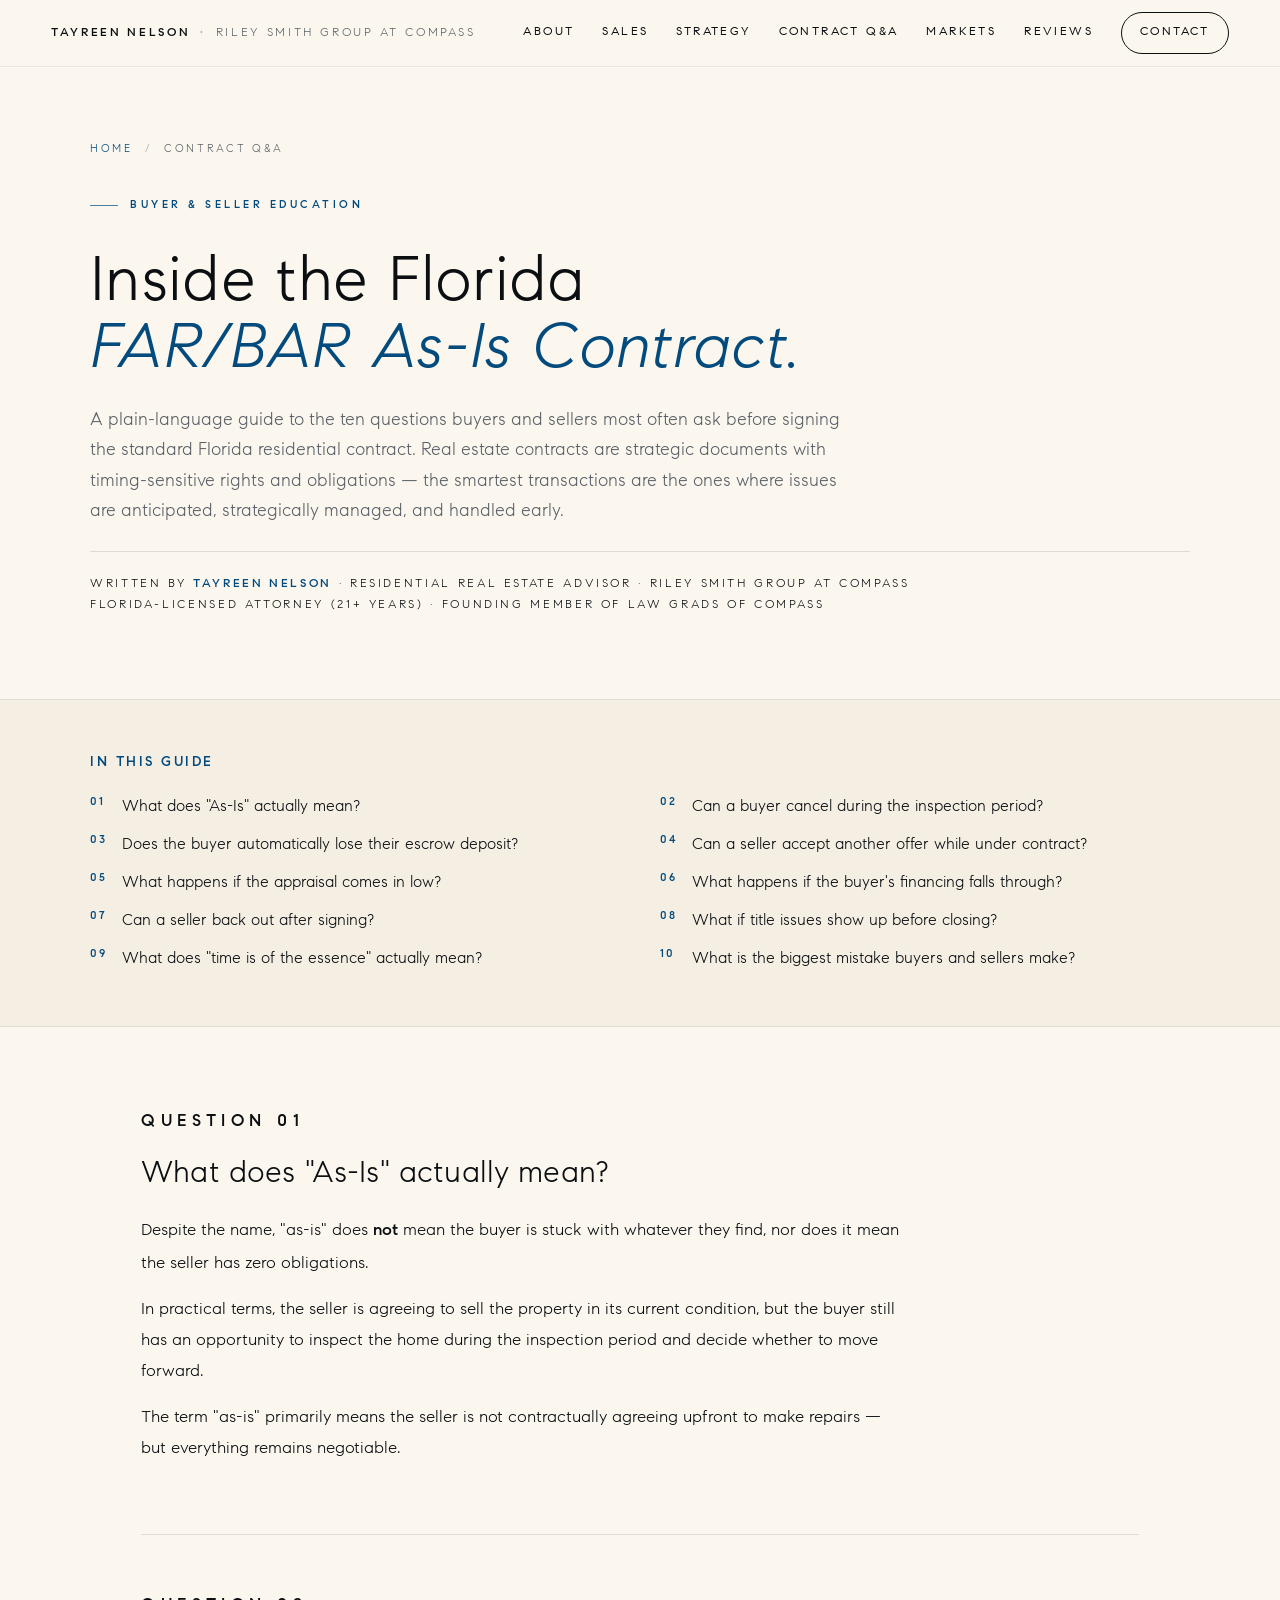
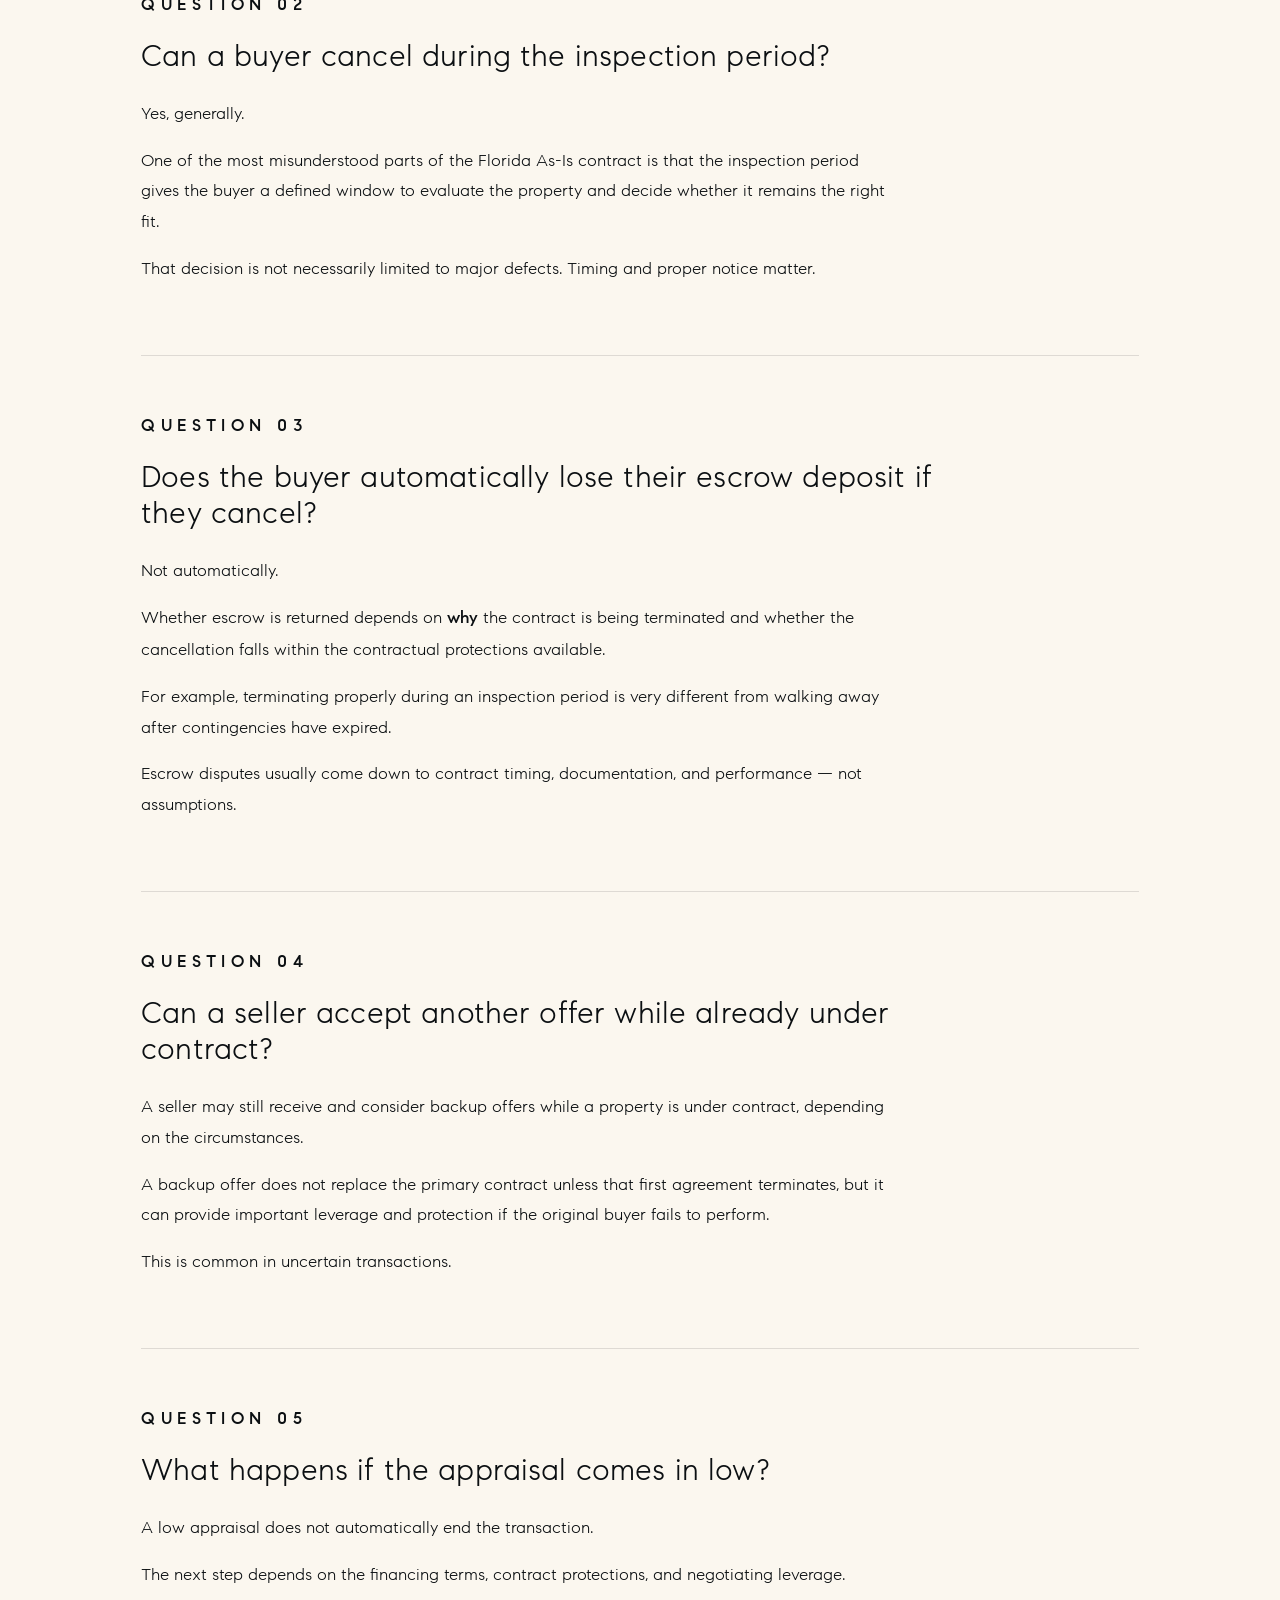
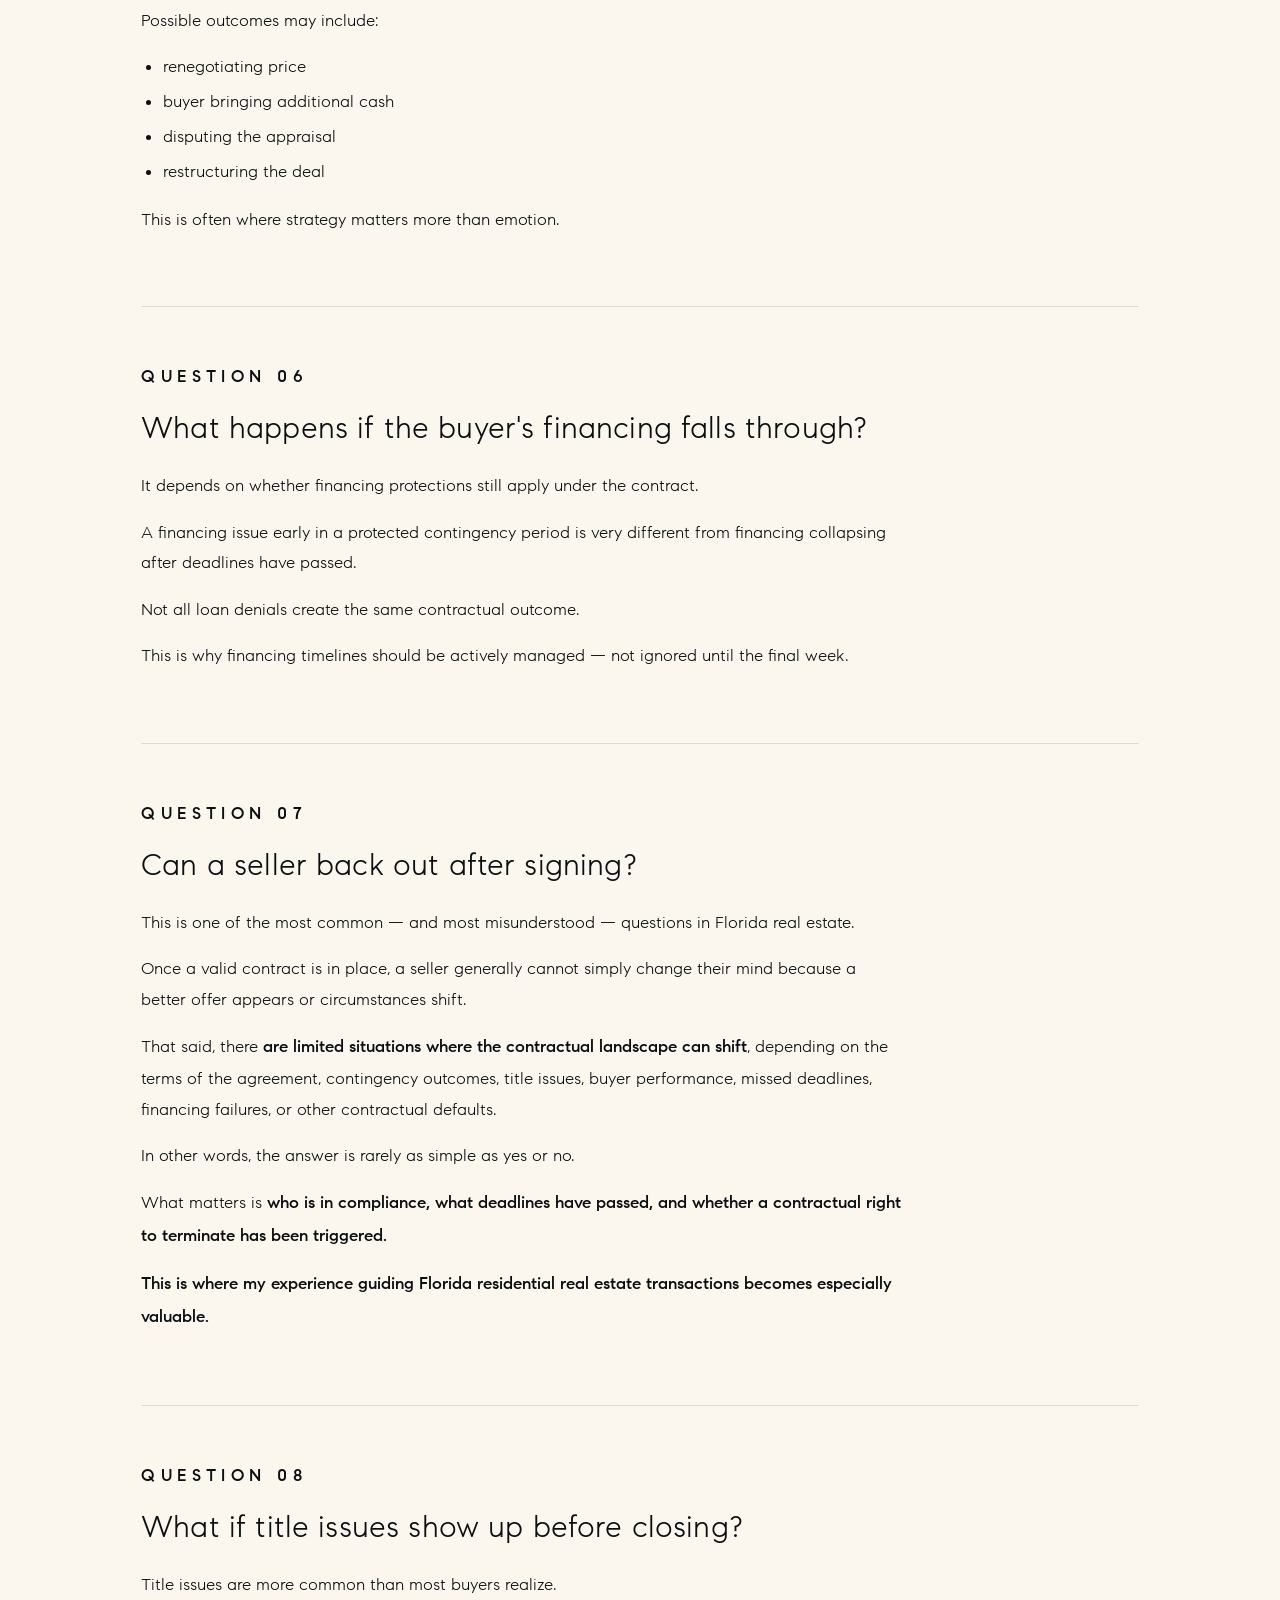
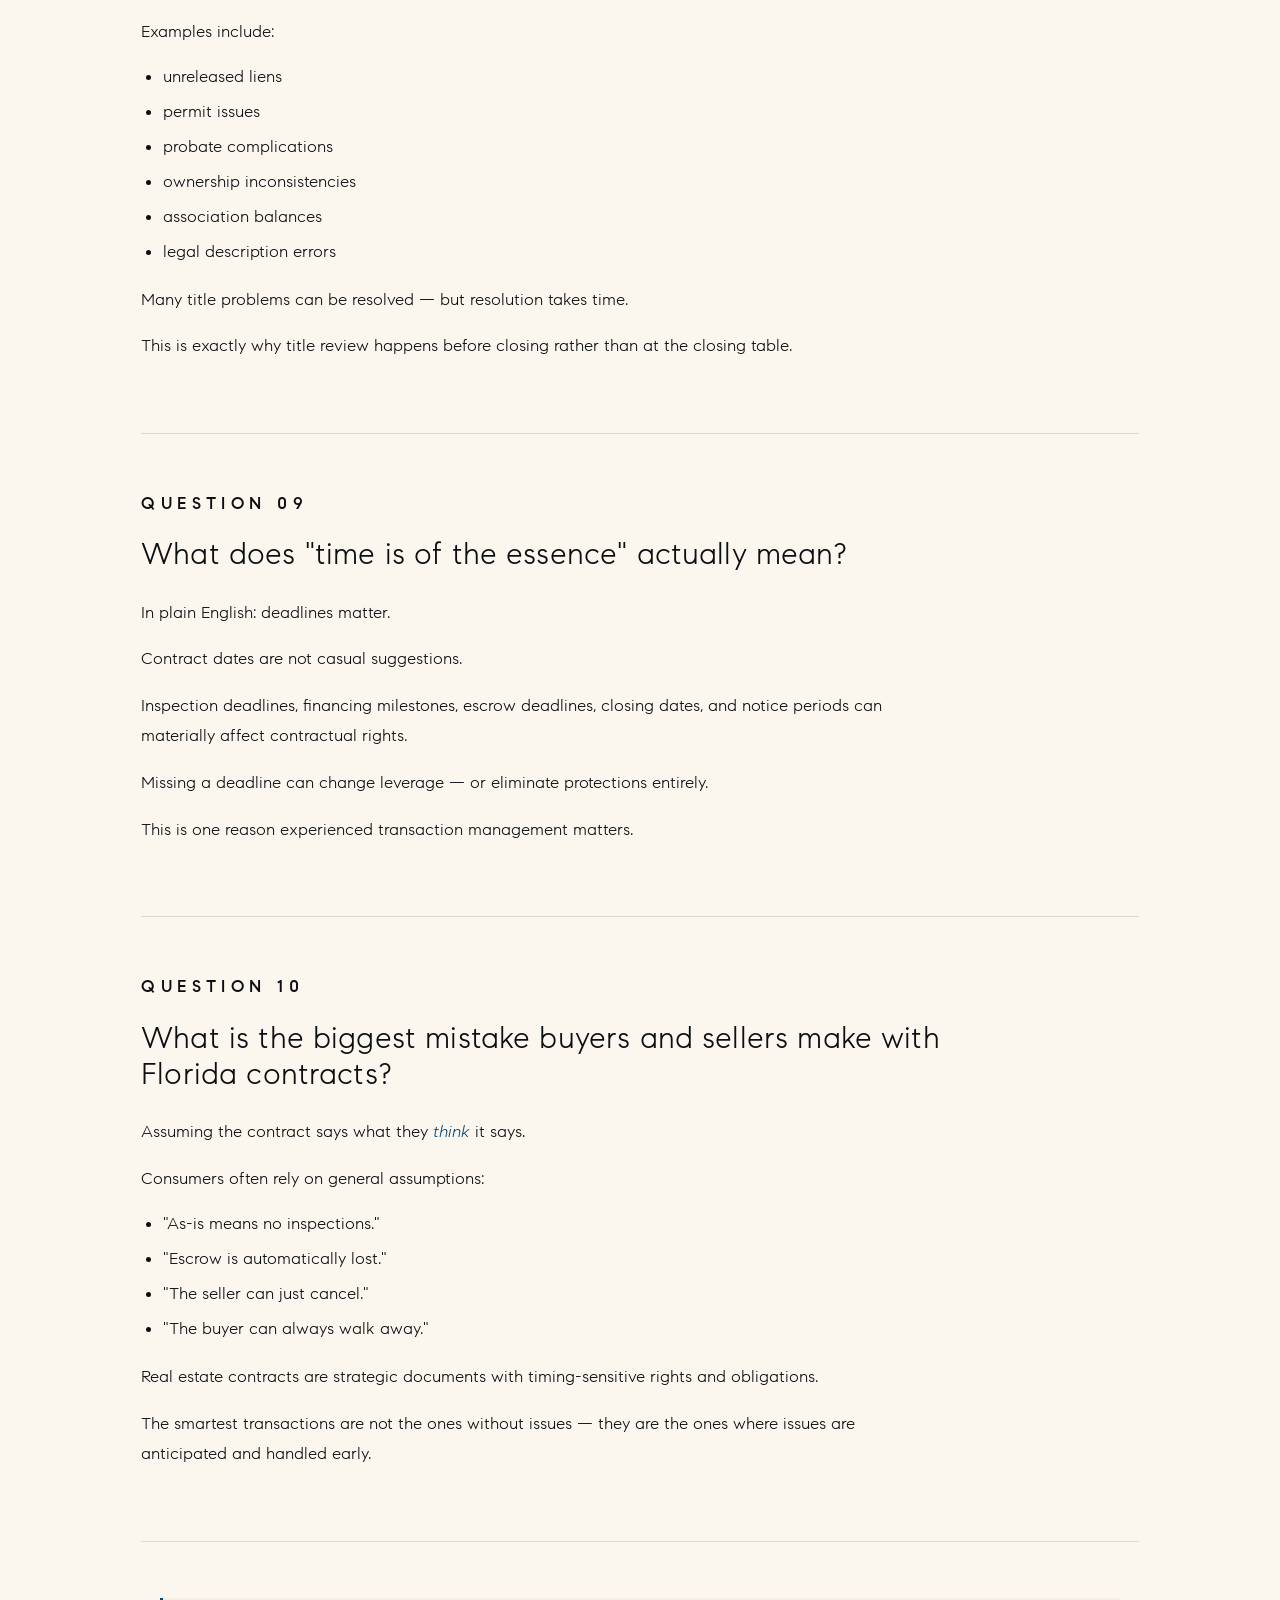
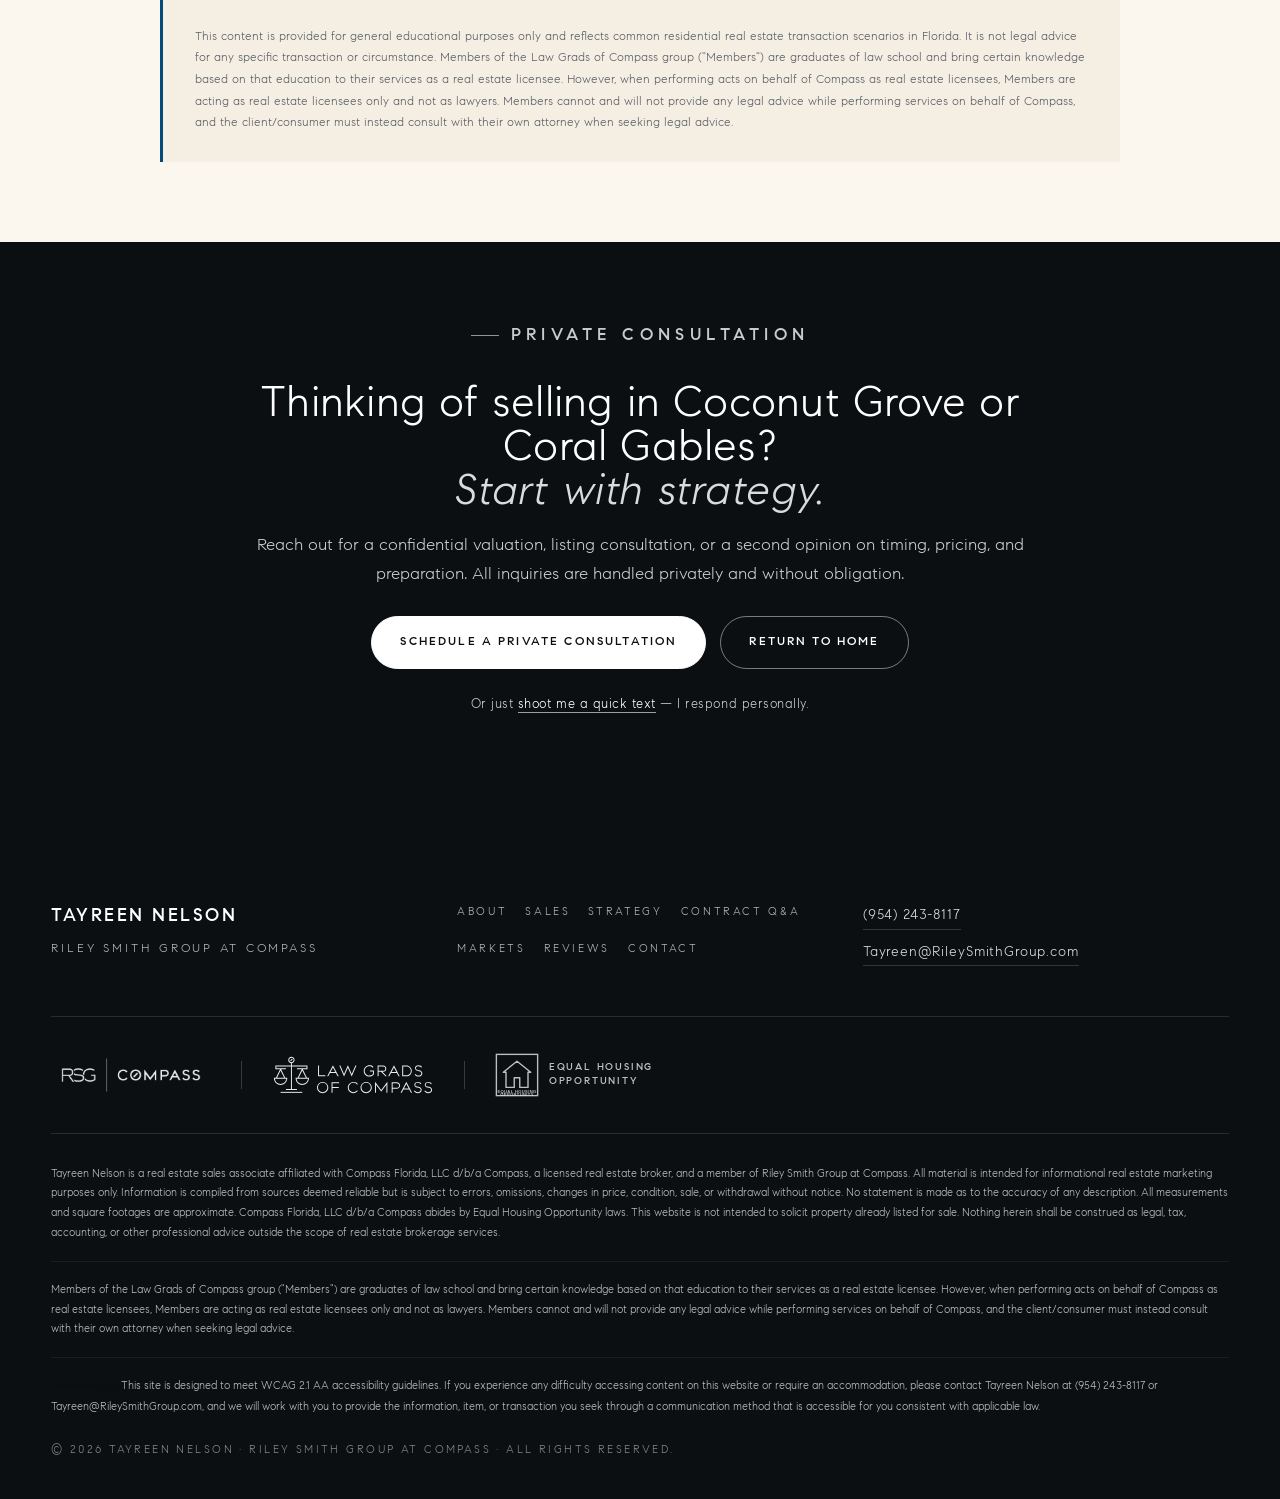
==== commit 57a9da22: "texting button feature update" ====
--- a/contract-qa/index.html
+++ b/contract-qa/index.html
@@ -349,6 +349,7 @@
           <a href="../#contact" class="btn btn-primary">Schedule a Private Consultation</a>
           <a href="../" class="btn btn-ghost">Return to Home</a>
         </div>
+        <p style="margin-top: 24px; font-size: 13px; color: rgba(255,255,255,0.78); letter-spacing: 0.04em;">Or just <a href="sms:+19542438117?body=Hi%20Tayreen%21%20I%20have%20a%20Florida%20real%20estate%20contract%20question%20I%27d%20love%20to%20discuss." style="color: white; border-bottom: 1px solid rgba(255,255,255,0.6); padding-bottom: 1px;">shoot me a quick text</a> — I respond personally.</p>
       </div>
     </section>
   </main>
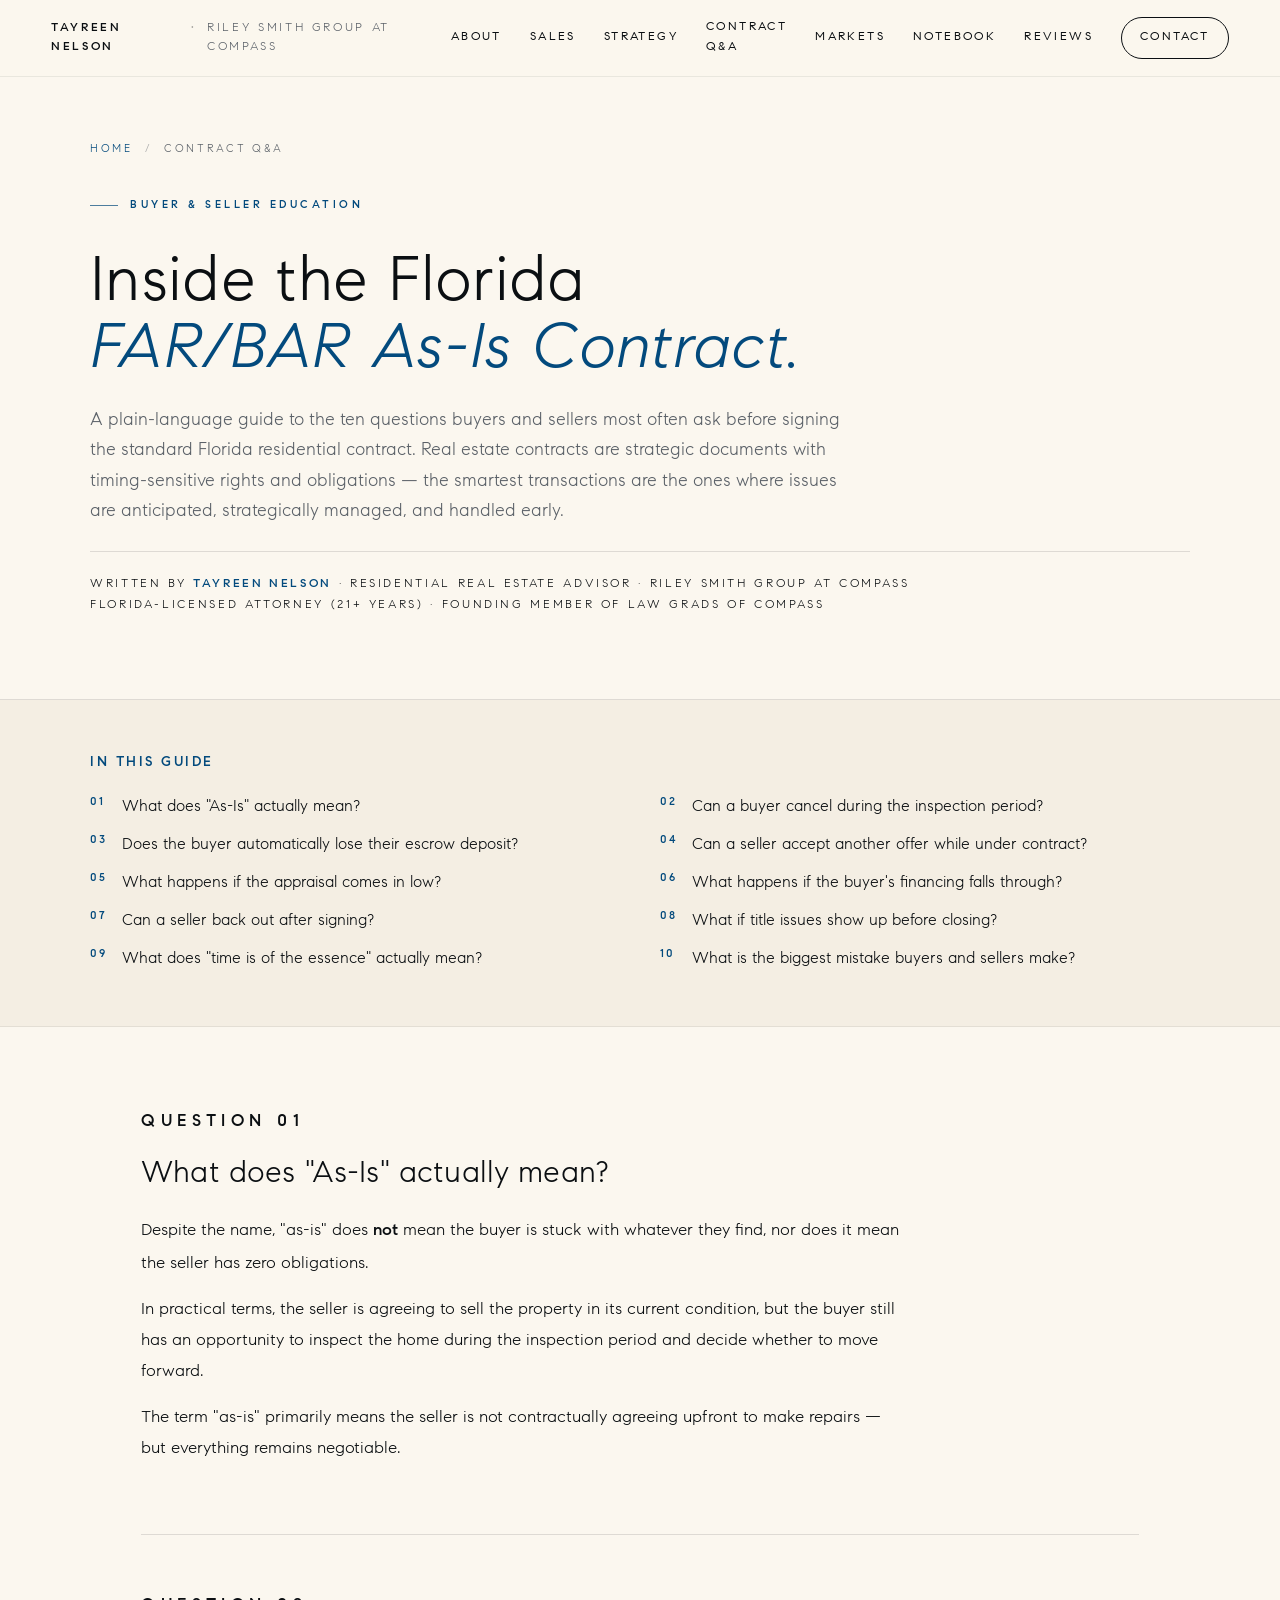
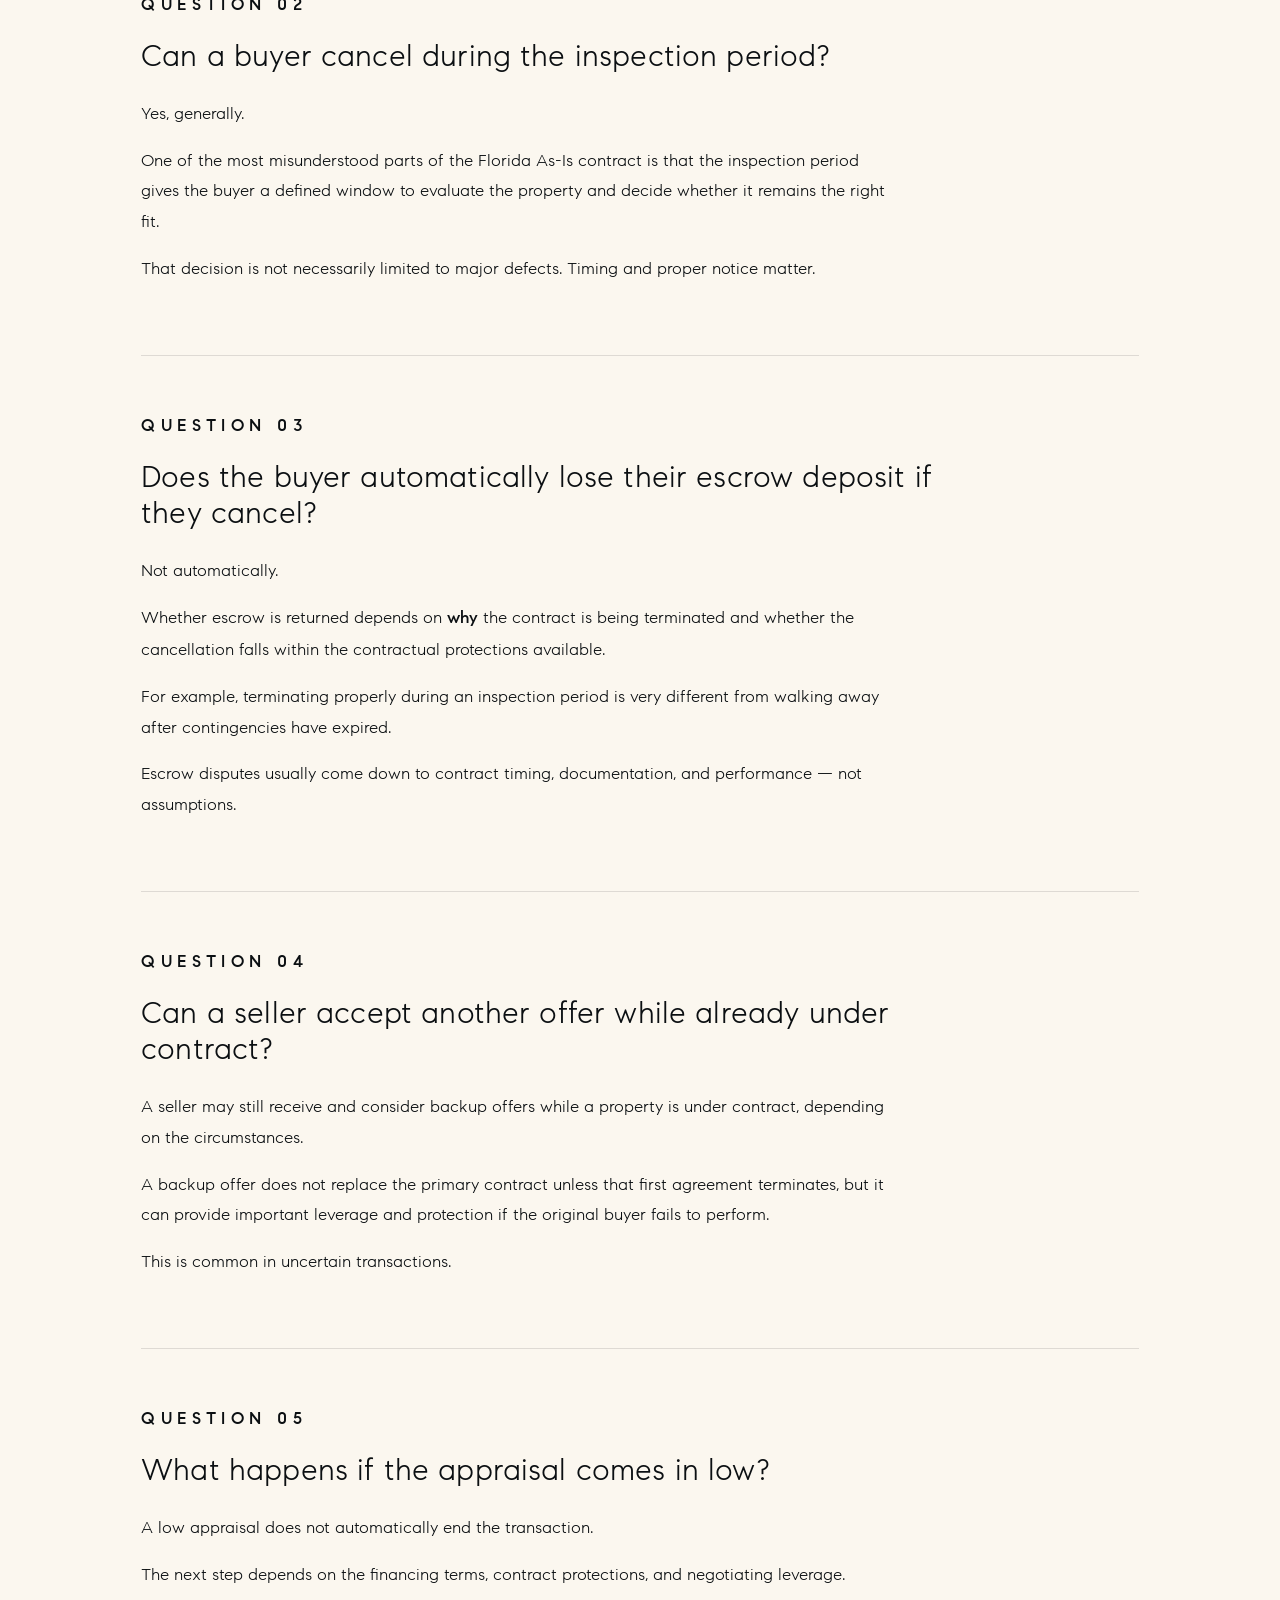
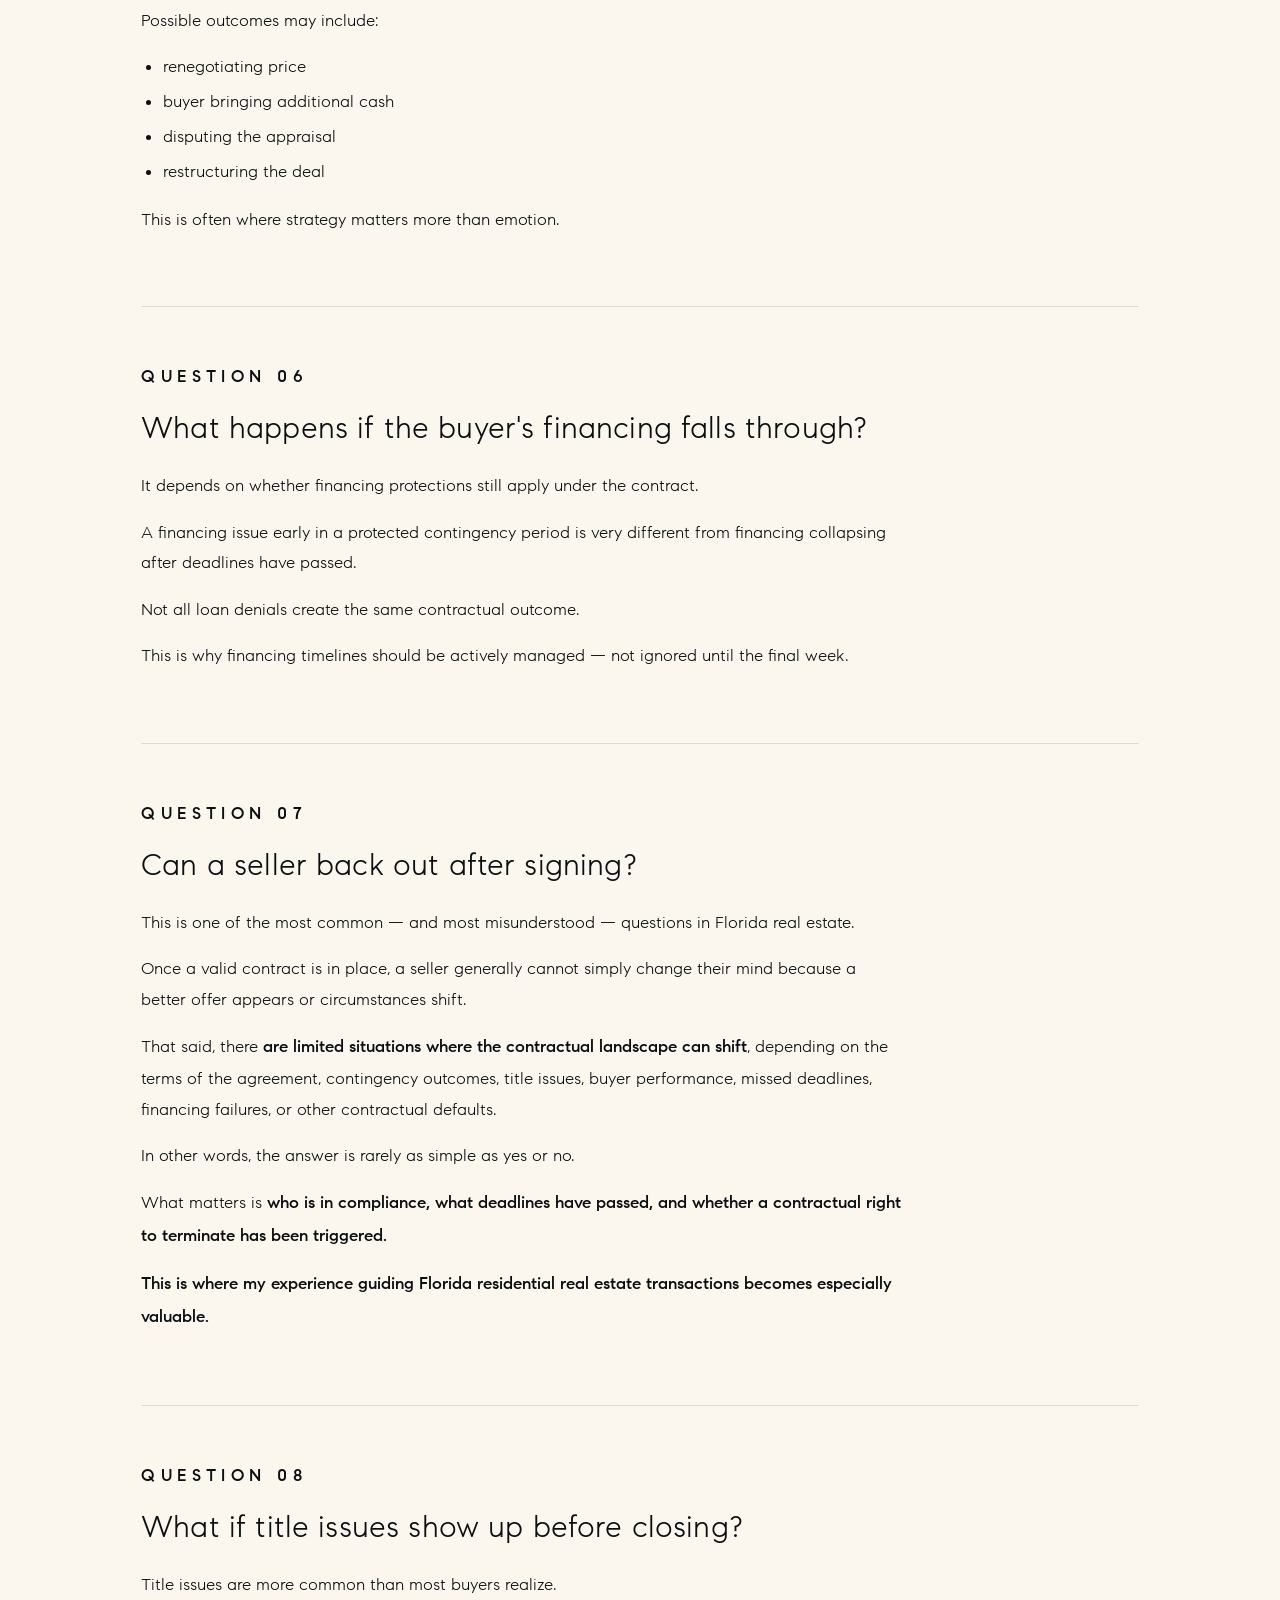
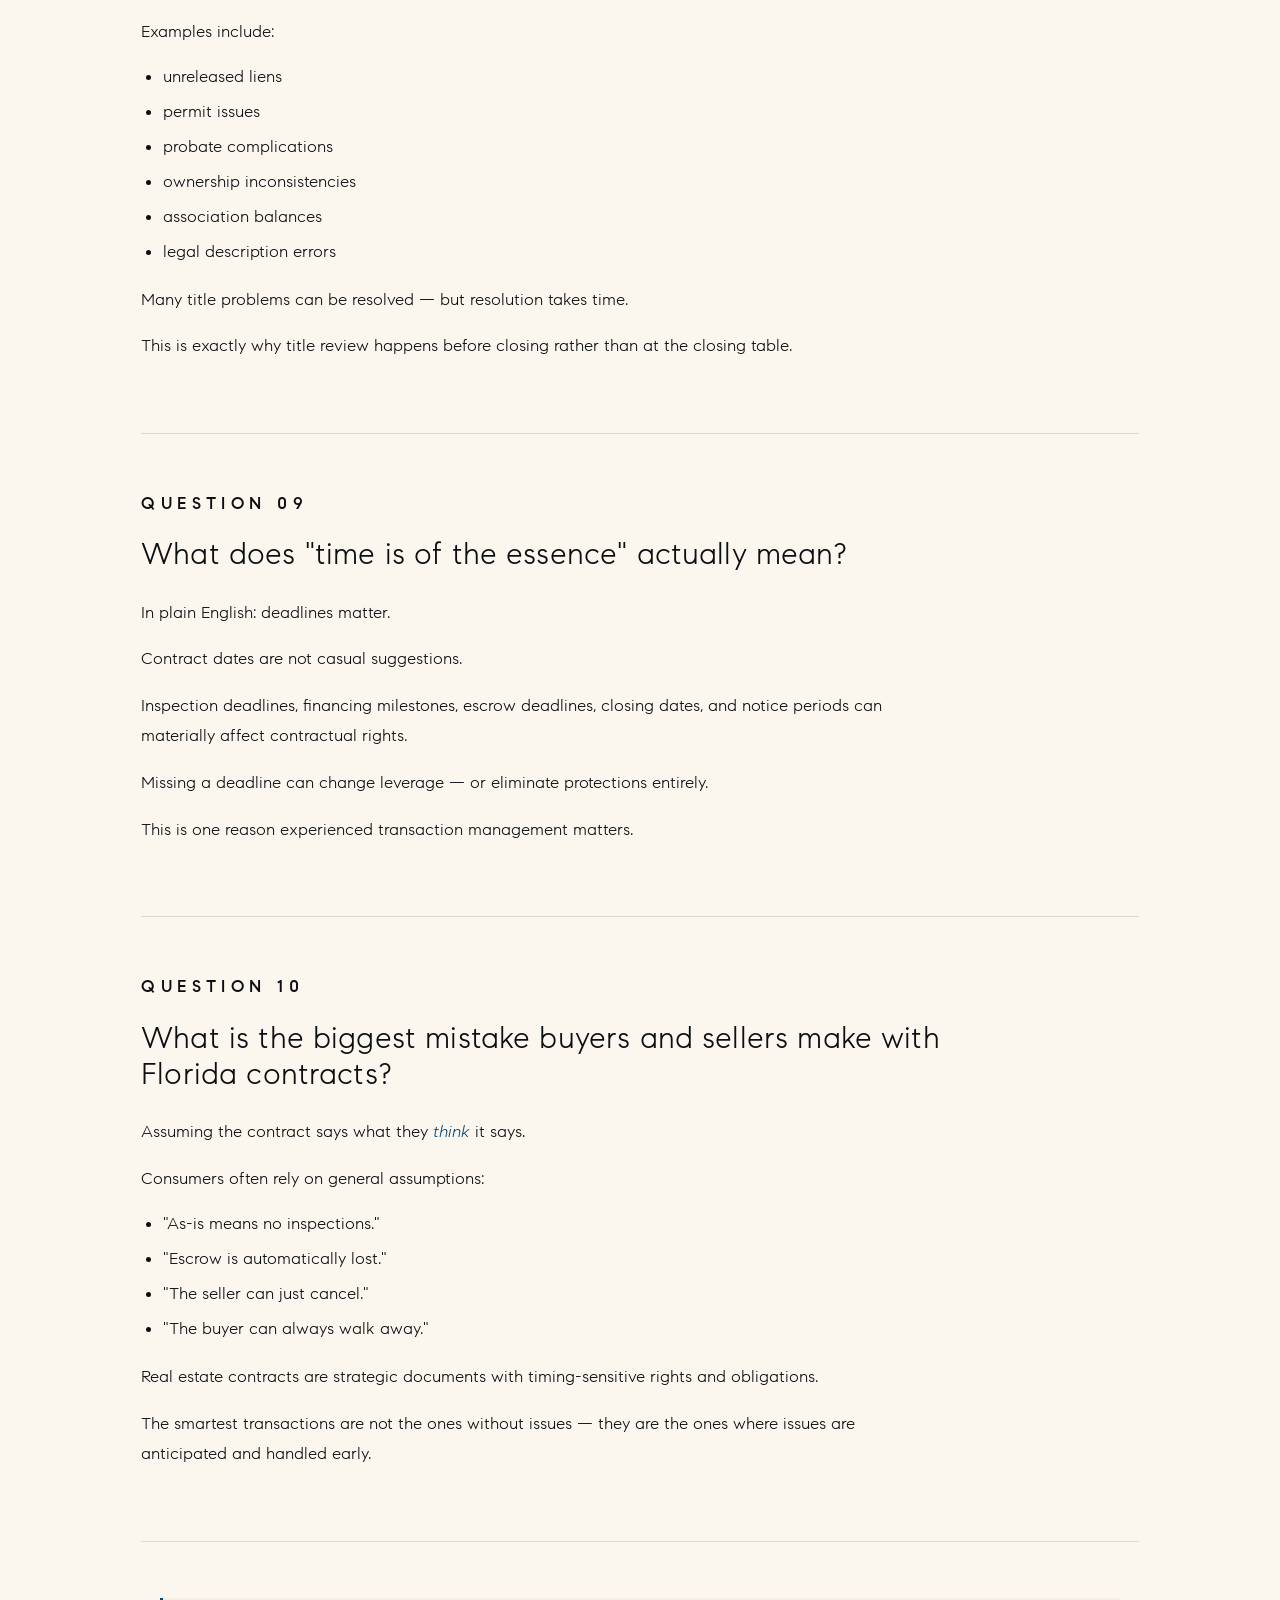
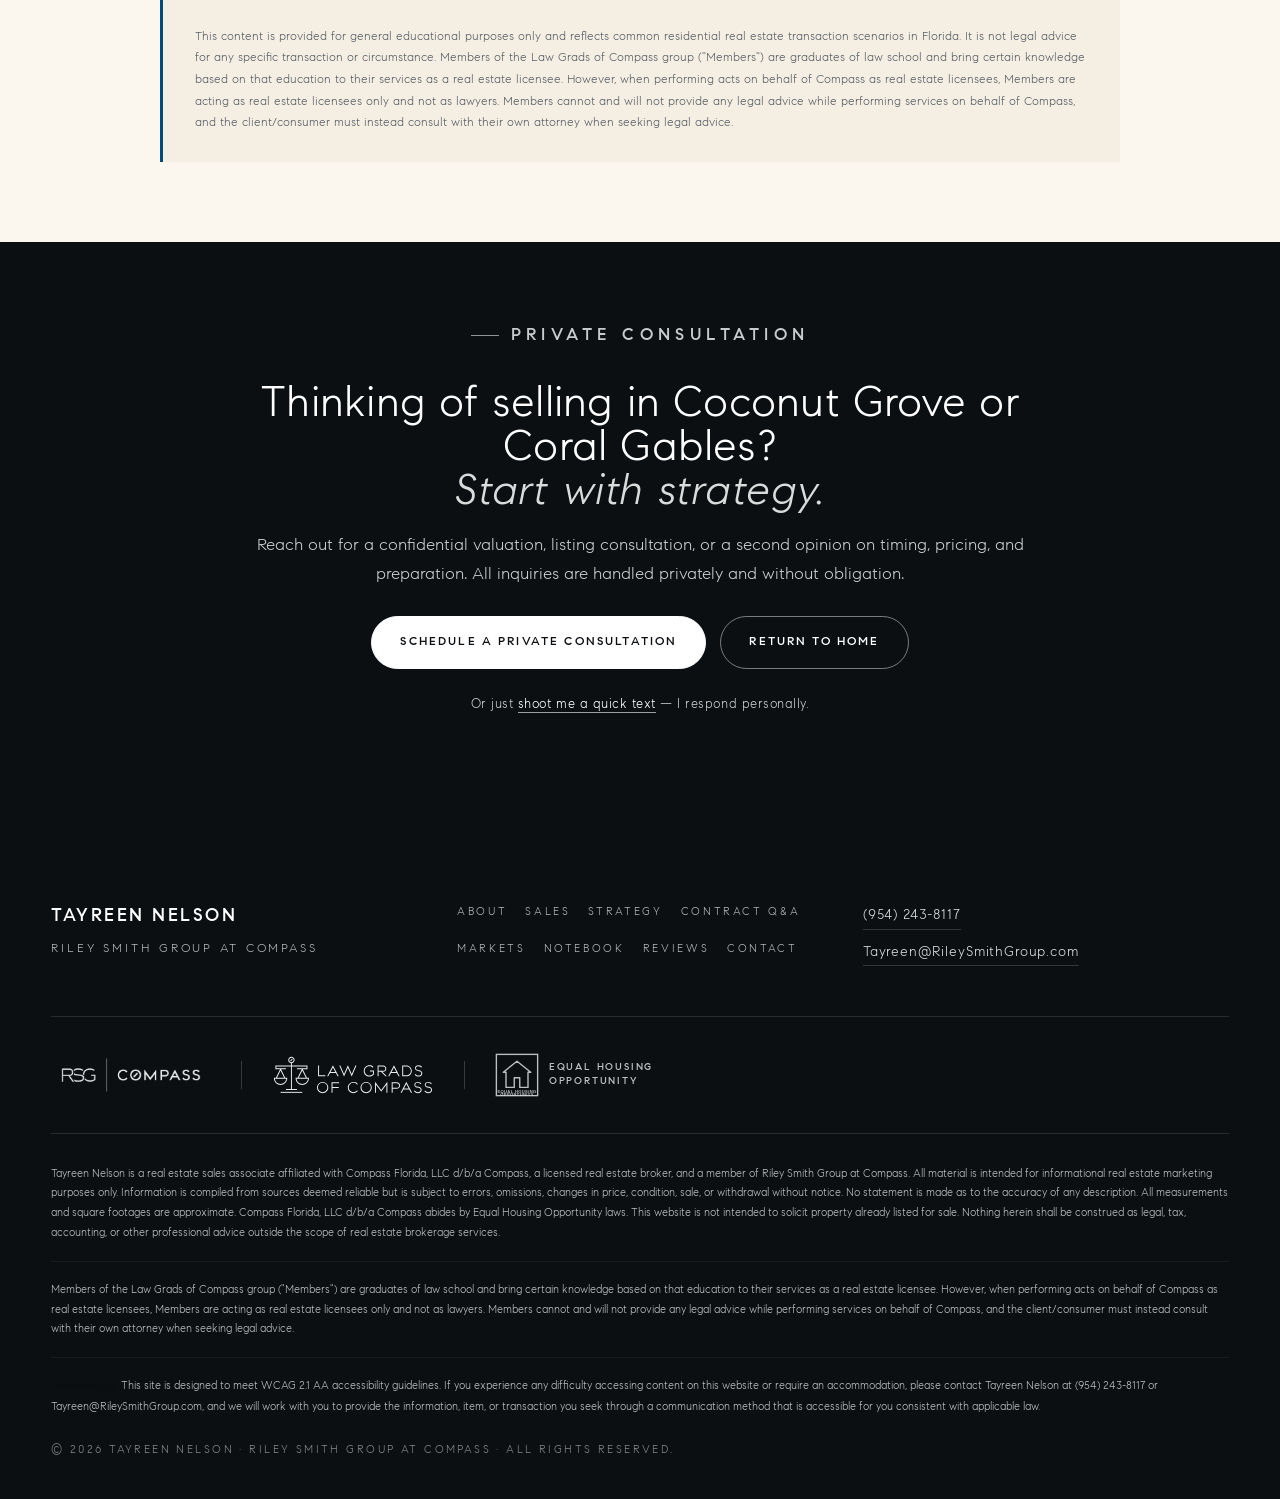
==== commit 9dfe066c: "Add Notebook link to site nav and footer" ====
--- a/contract-qa/index.html
+++ b/contract-qa/index.html
@@ -168,7 +168,7 @@
       <a href="../#strategy">Strategy</a>
       <a href="./" aria-current="page">Contract Q&amp;A</a>
       <a href="../#markets">Markets</a>
-      <a href="../#reviews">Reviews</a>
+      <a href="/notebook/">Notebook</a> <a href="../#reviews">Reviews</a>
       <a href="../#contact" class="nav-cta">Contact</a>
     </nav>
     <button class="nav-toggle" aria-label="Toggle navigation" aria-expanded="false" aria-controls="mobileNav">
@@ -181,7 +181,7 @@
     <a href="../#strategy">Strategy</a>
     <a href="./" aria-current="page">Contract Q&amp;A</a>
     <a href="../#markets">Markets</a>
-    <a href="../#reviews">Reviews</a>
+    <a href="/notebook/">Notebook</a> <a href="../#reviews">Reviews</a>
     <a href="../#contact">Contact</a>
   </div>
 
@@ -366,7 +366,7 @@
         <a href="../#strategy">Strategy</a>
         <a href="./">Contract Q&amp;A</a>
         <a href="../#markets">Markets</a>
-        <a href="../#reviews">Reviews</a>
+        <a href="/notebook/">Notebook</a> <a href="../#reviews">Reviews</a>
         <a href="../#contact">Contact</a>
       </nav>
       <div class="footer-contact">
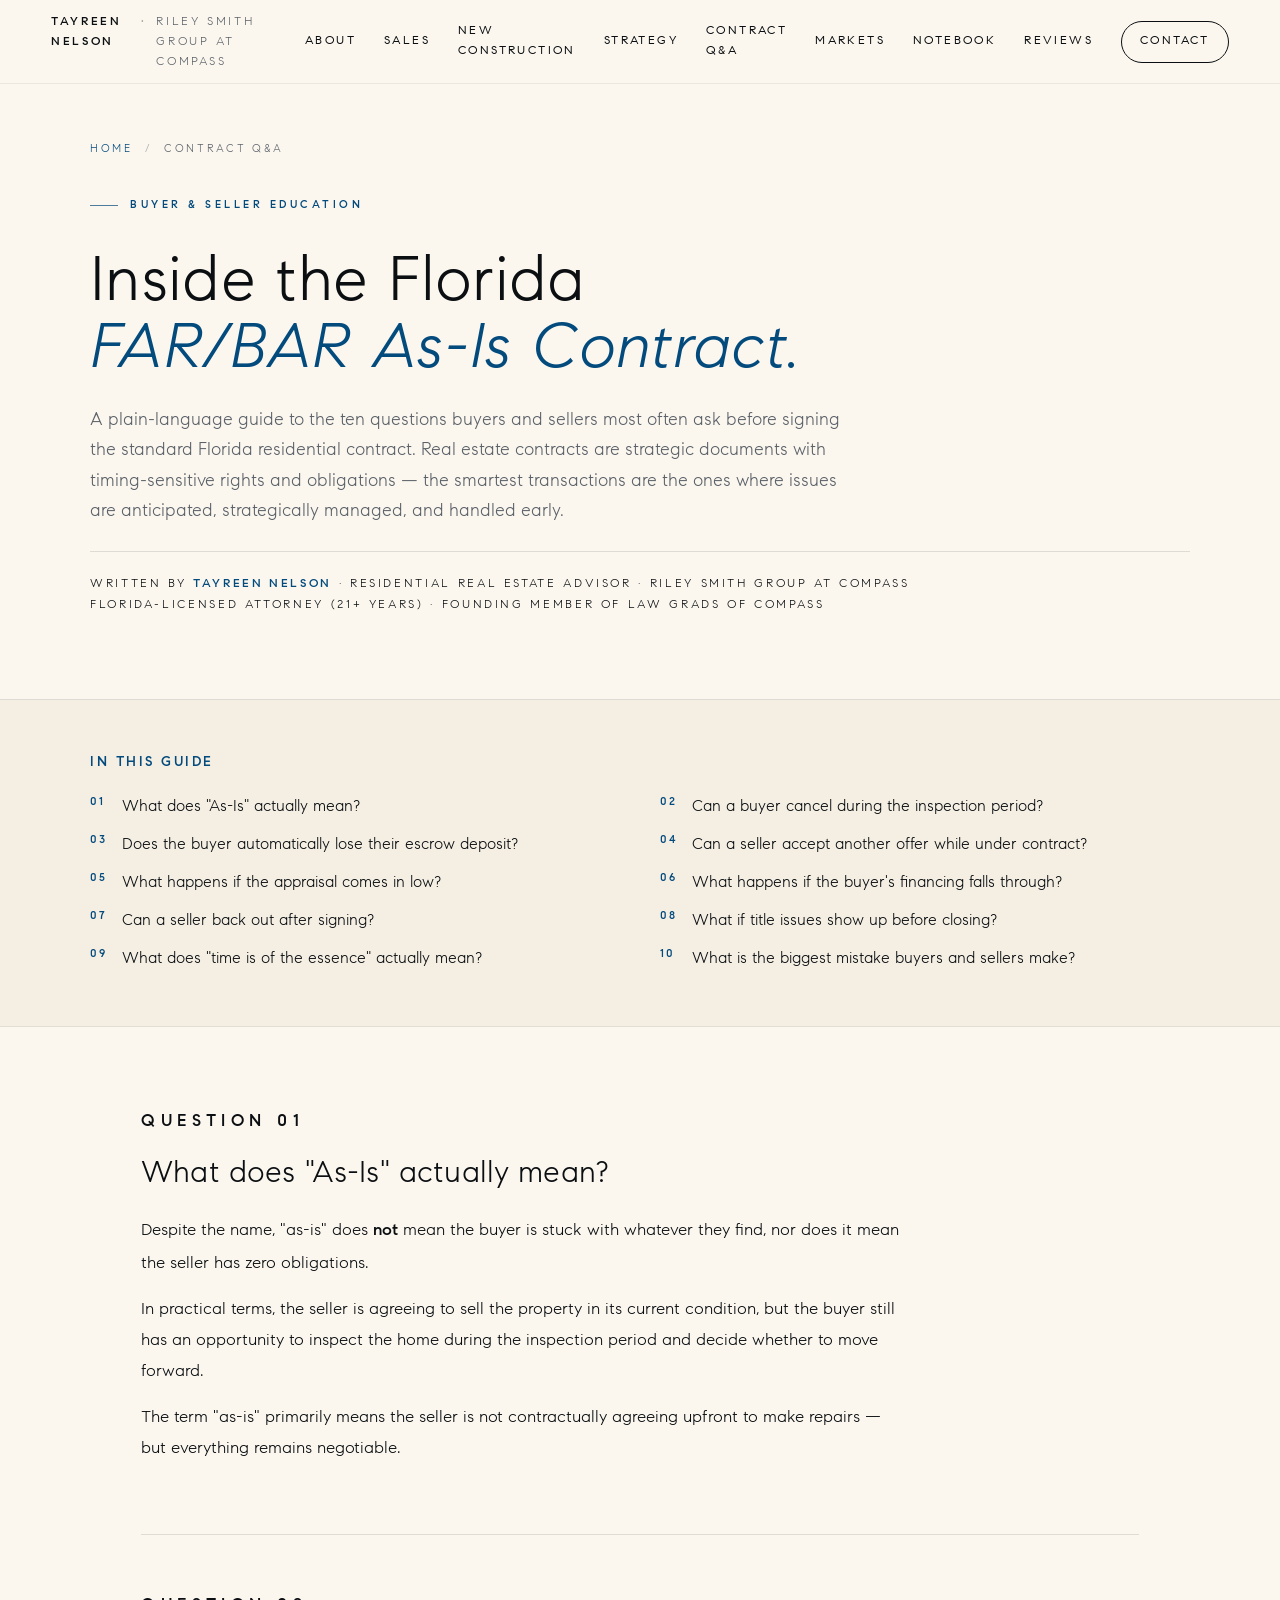
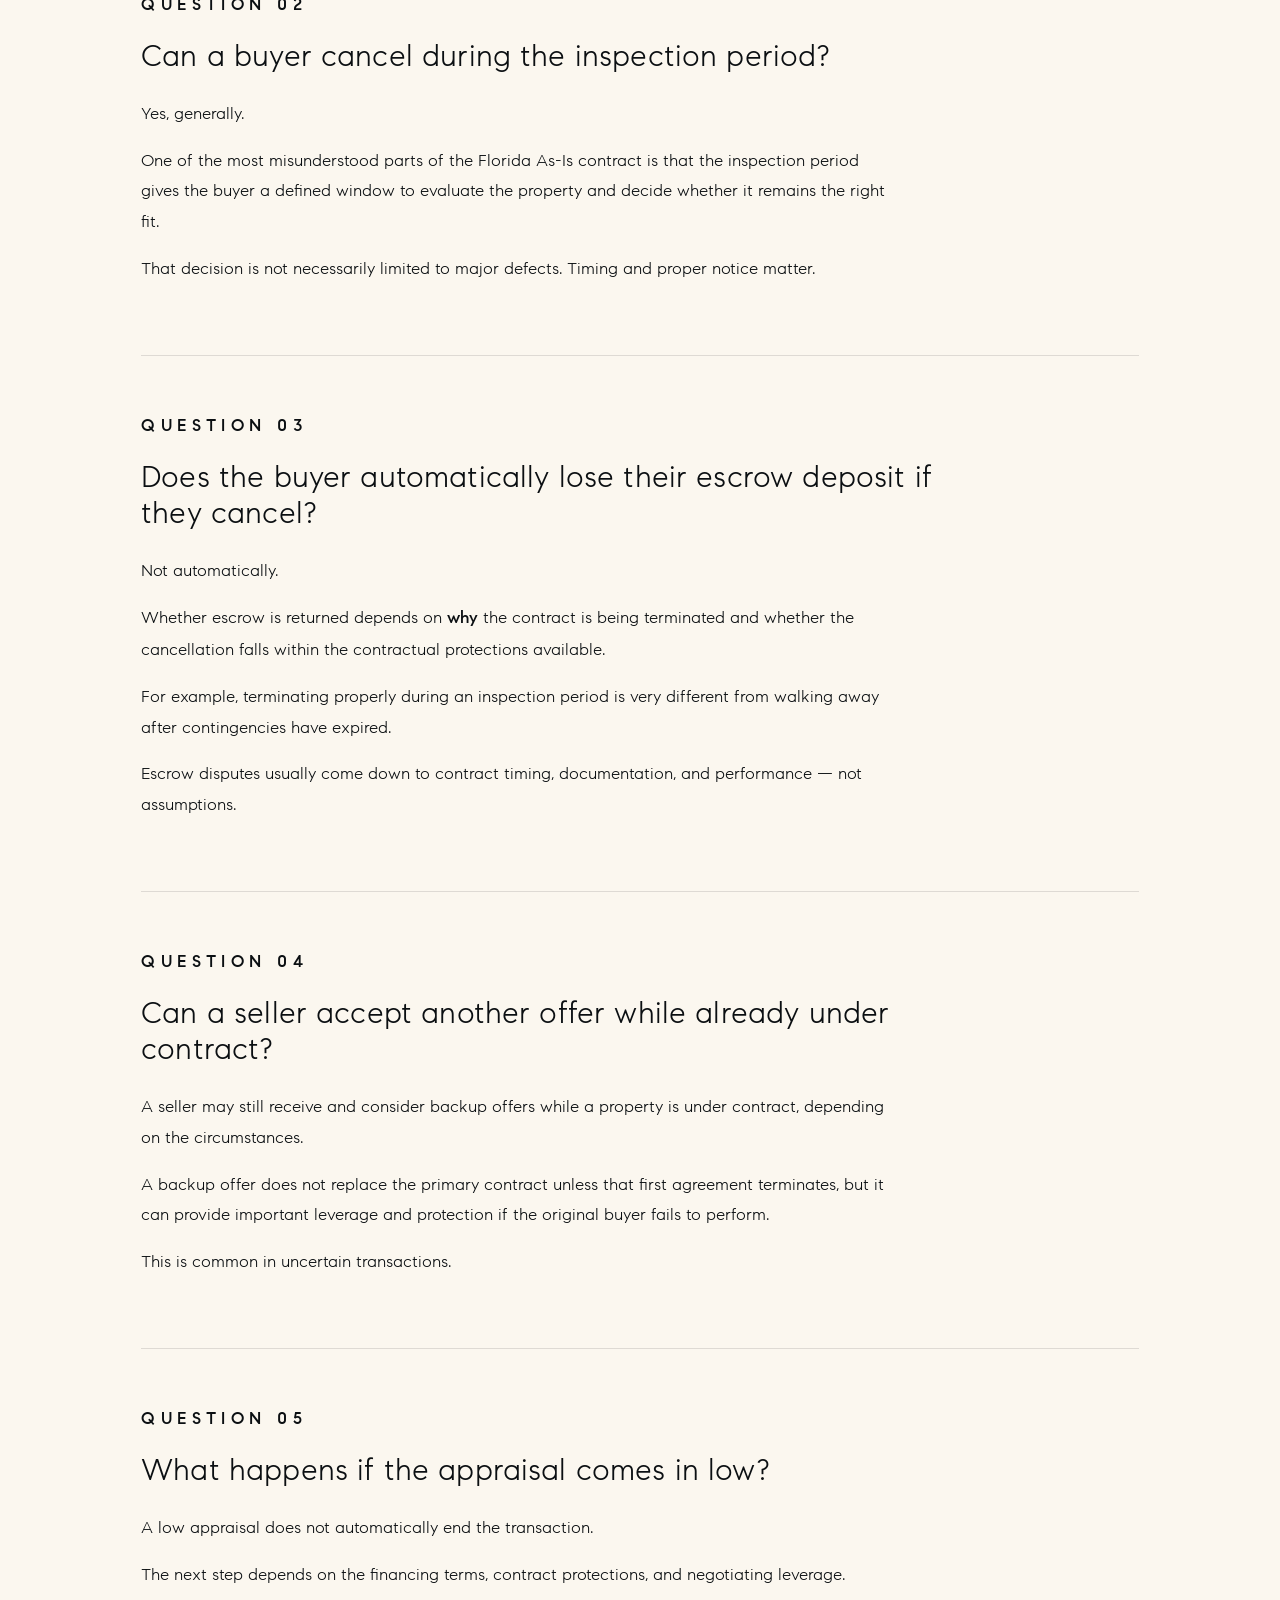
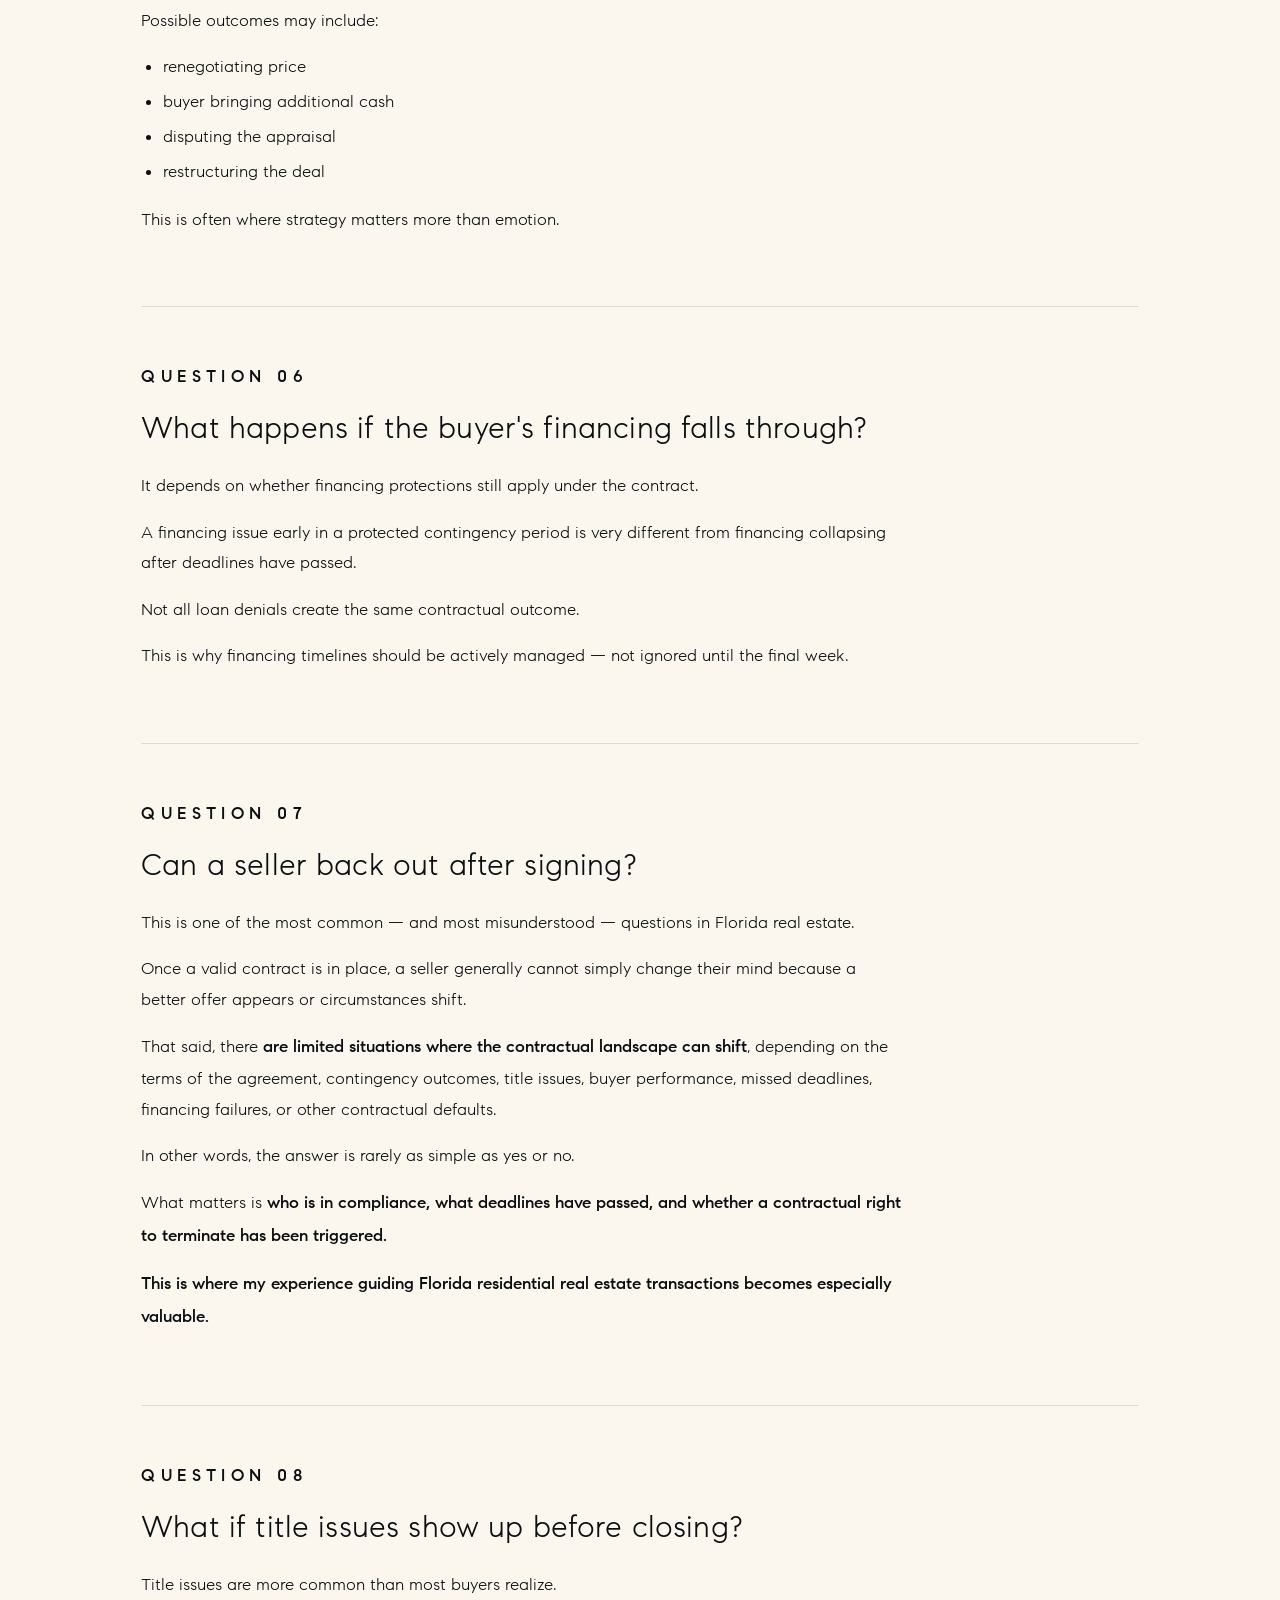
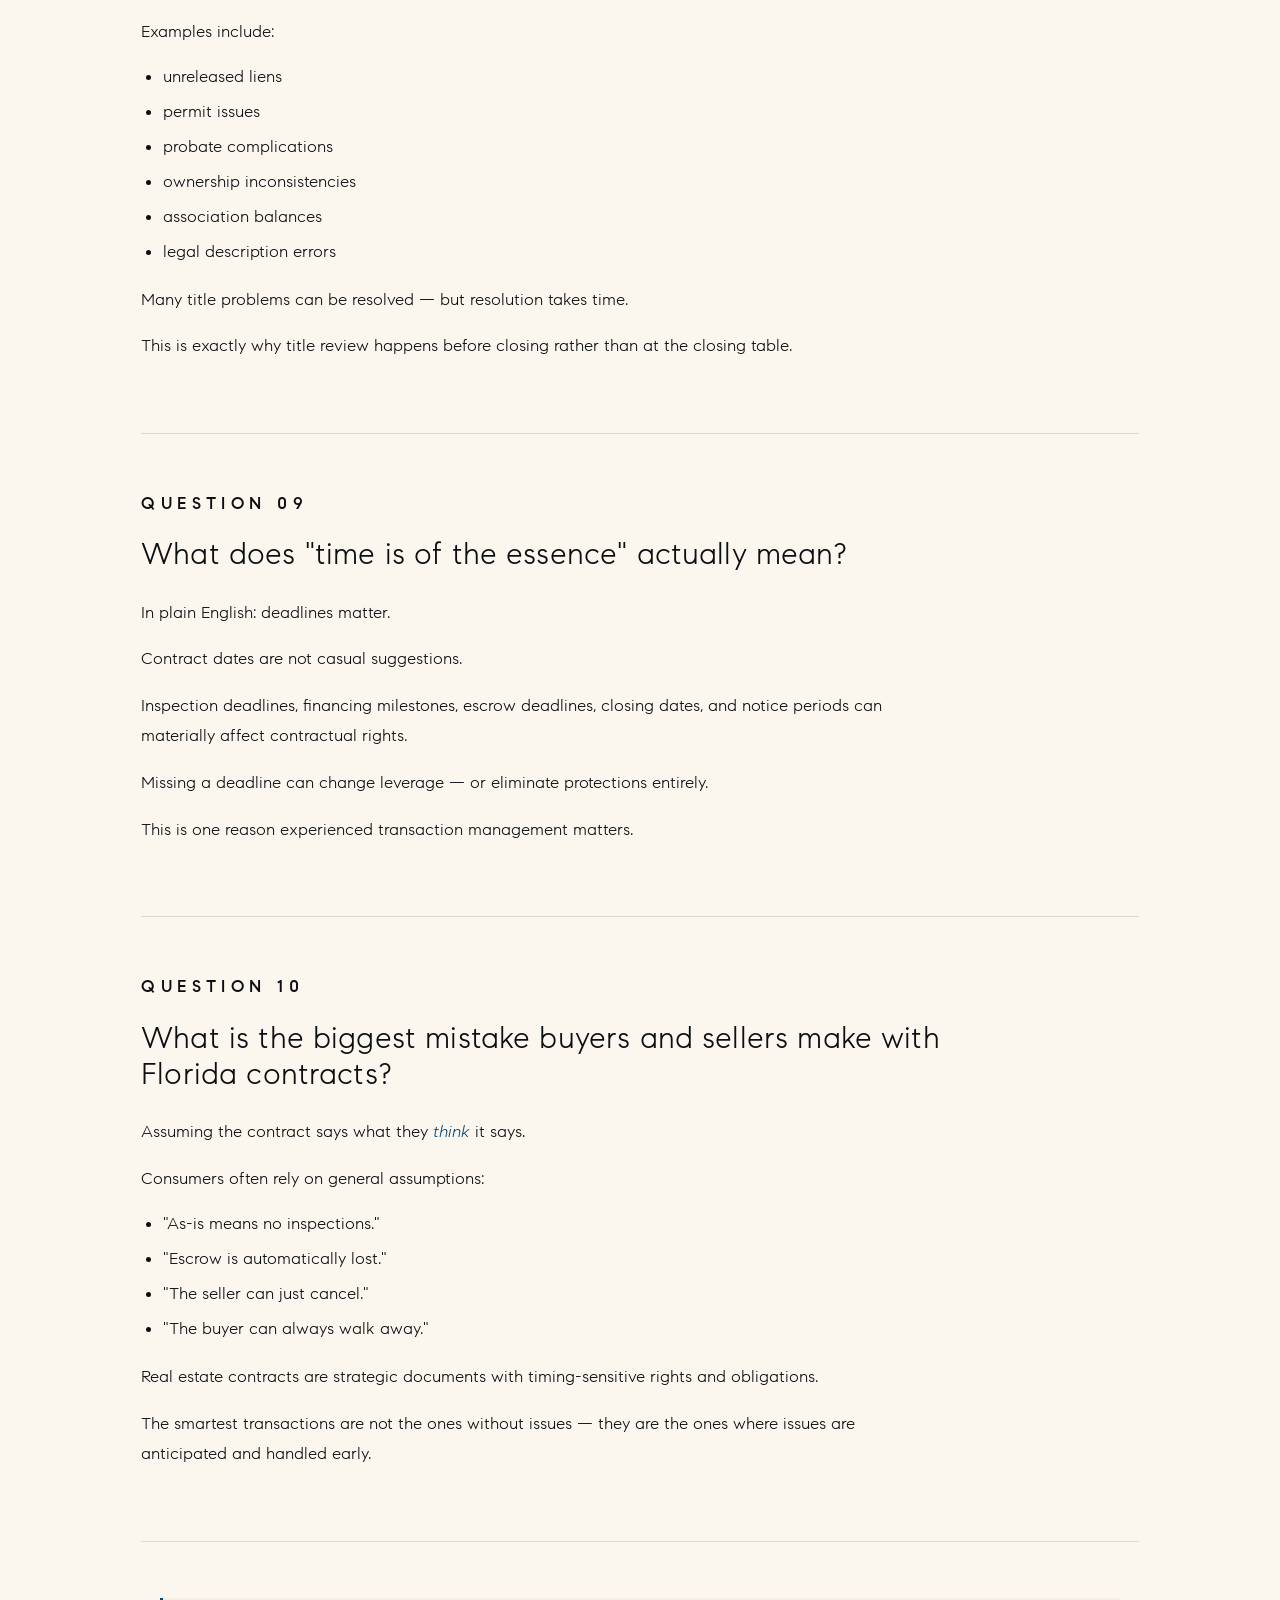
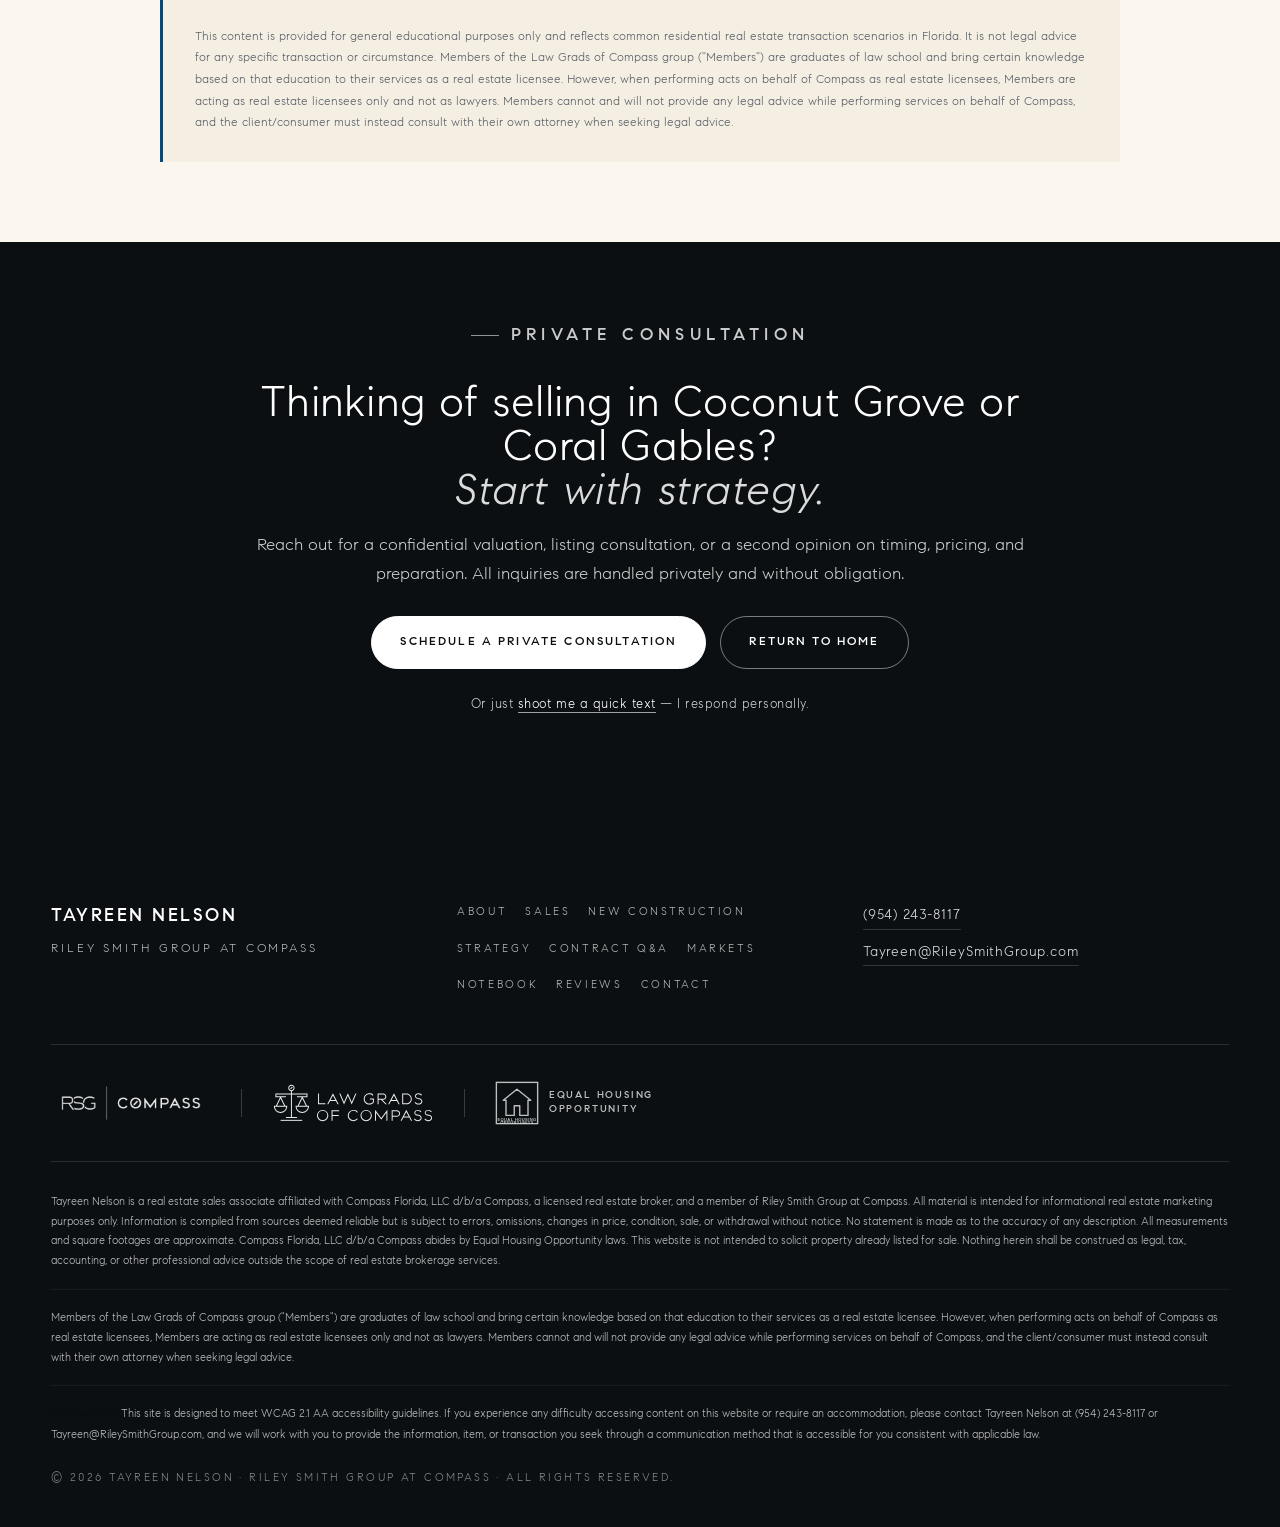
==== commit c79268f9: "New construction adding Billskoog partneship" ====
--- a/contract-qa/index.html
+++ b/contract-qa/index.html
@@ -165,6 +165,7 @@
     <nav class="primary-nav" aria-label="Primary">
       <a href="../#about">About</a>
       <a href="../#sales">Sales</a>
+      <a href="/new-construction/">New Construction</a>
       <a href="../#strategy">Strategy</a>
       <a href="./" aria-current="page">Contract Q&amp;A</a>
       <a href="../#markets">Markets</a>
@@ -178,6 +179,7 @@
   <div class="mobile-nav" id="mobileNav" hidden>
     <a href="../#about">About</a>
     <a href="../#sales">Sales</a>
+      <a href="/new-construction/">New Construction</a>
     <a href="../#strategy">Strategy</a>
     <a href="./" aria-current="page">Contract Q&amp;A</a>
     <a href="../#markets">Markets</a>
@@ -363,6 +365,7 @@
       <nav class="footer-nav" aria-label="Footer">
         <a href="../#about">About</a>
         <a href="../#sales">Sales</a>
+      <a href="/new-construction/">New Construction</a>
         <a href="../#strategy">Strategy</a>
         <a href="./">Contract Q&amp;A</a>
         <a href="../#markets">Markets</a>
